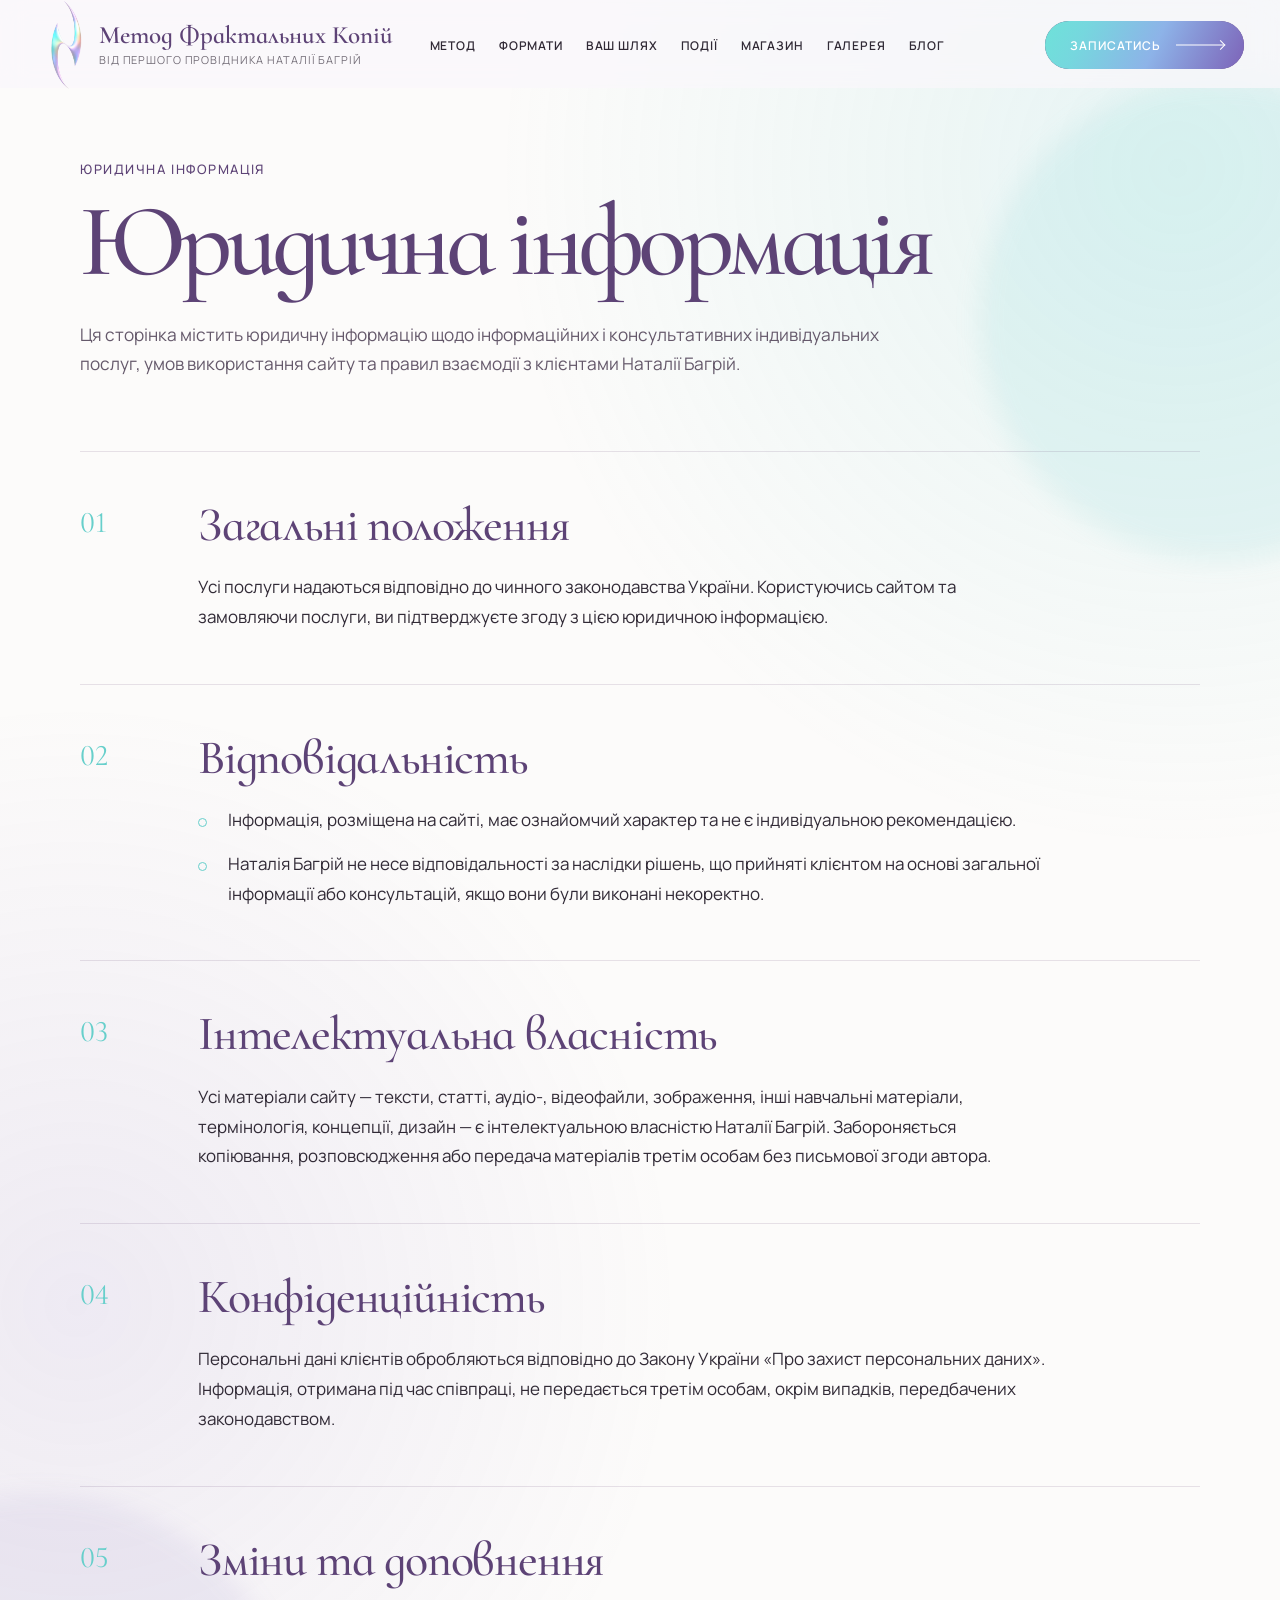
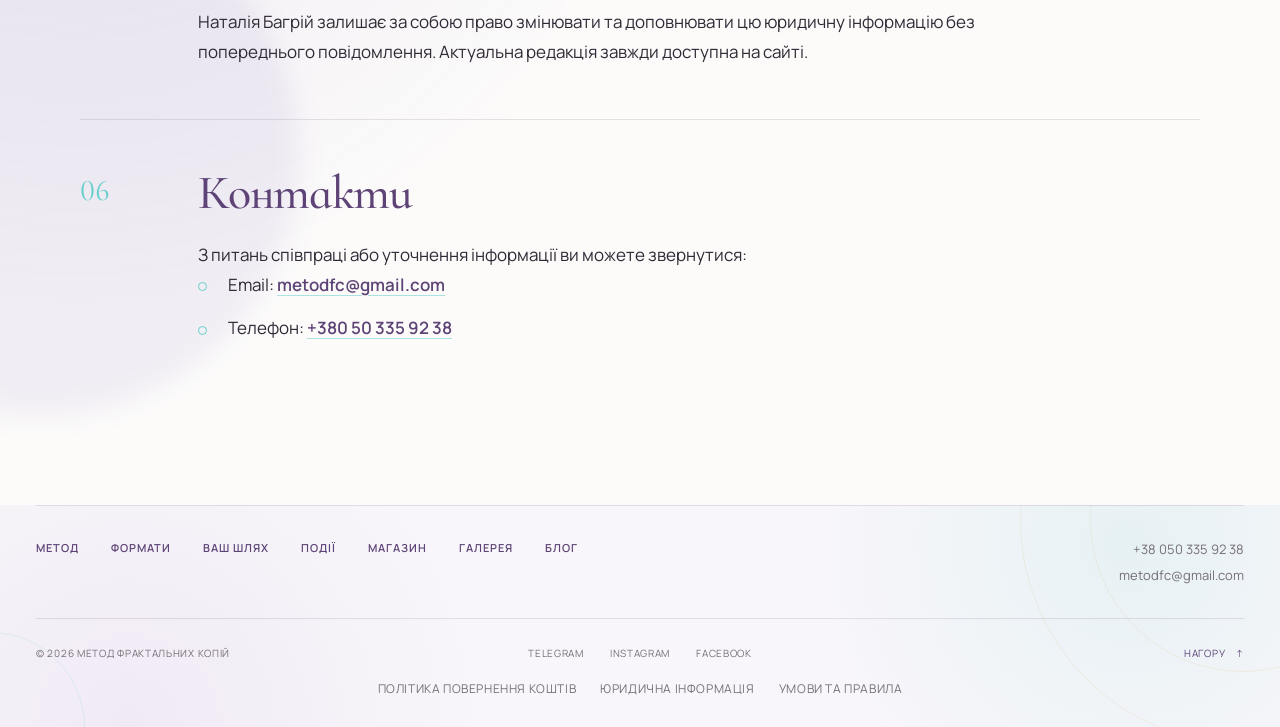
==== legal-information.html @ 0d05e61e "Add files via upload" ====
<!doctype html>
<html lang="uk">
  <head>
    <meta charset="UTF-8" />
    <meta name="viewport" content="width=device-width, initial-scale=1.0" />
    <meta
      name="description"
      content="Юридична інформація — Метод Фрактальних Копій."
    />
    <meta name="theme-color" content="#f8f4fb" />
    <title>Юридична інформація</title>

    <link rel="preconnect" href="https://fonts.googleapis.com" />
    <link rel="preconnect" href="https://fonts.gstatic.com" crossorigin />
    <link
      href="https://fonts.googleapis.com/css2?family=Cormorant+Infant:ital,wght@0,400;0,500;0,600;1,400;1,500&family=Manrope:wght@400;500;600&display=swap"
      rel="stylesheet"
    />
    <link rel="stylesheet" href="style.css" />
    <link rel="stylesheet" href="policy.css" />
  </head>

  <body>
    <header class="header" data-header>
      <div class="wrapper header__inner">
        <a class="logo" href="index.html" aria-label="На головну">
          <span class="logo__symbol" aria-hidden="true">
            <img src="img/logo.png" alt="" />
          </span>
          <span class="logo__copy">
            <strong>Метод Фрактальних Копій</strong>
            <small>від першого провідника Наталії Багрій</small>
          </span>
        </a>

        <nav class="nav nav--desktop" aria-label="Основна навігація">
          <a class="nav__link" href="index.html#method">Метод</a>
          <a class="nav__link" href="index.html#services">Формати</a>
          <a class="nav__link" href="index.html#journey">Ваш шлях</a>
          <a class="nav__link" href="index.html#events">Події</a>
          <a class="nav__link" href="index.html#shop">Магазин</a>
          <a class="nav__link" href="index.html#gallery">Галерея</a>
          <a class="nav__link" href="index.html#blog">Блог</a>
        </nav>
        <a
          class="button button--header"
          href="https://wa.me/380503359238"
          target="_blank"
          rel="noreferrer"
        >
          <span>Записатись</span>
          <span class="button__arrow" aria-hidden="true"></span>
        </a>

        <button
          class="menu-button"
          type="button"
          aria-label="Відкрити меню"
          aria-expanded="false"
          aria-controls="mobile-menu"
          data-menu-button
        >
          <span></span><span></span><span></span>
        </button>
      </div>

      <div class="mobile-menu" id="mobile-menu" data-mobile-menu>
        <div class="mobile-menu__panel">
          <div class="mobile-menu__head">
            <span class="eyebrow">Навігація</span>
            <button
              class="mobile-menu__close"
              type="button"
              aria-label="Закрити меню"
              data-menu-close
            >
              <span></span><span></span>
            </button>
          </div>

          <nav class="nav nav--mobile" aria-label="Мобільна навігація">
            <a class="nav__link" href="index.html#method">Метод</a>
            <a class="nav__link" href="index.html#services">Формати</a>
            <a class="nav__link" href="index.html#journey">Ваш шлях</a>
            <a class="nav__link" href="index.html#events">Події</a>
            <a class="nav__link" href="index.html#shop">Магазин</a>
            <a class="nav__link" href="index.html#gallery">Галерея</a>
            <a class="nav__link" href="index.html#blog">Блог</a>
          </nav>

          <div class="mobile-menu__footer">
            <div class="contact-list">
              <a href="tel:+380503359238">+38 050 335 92 38</a>
              <a href="mailto:metodfc@gmail.com">metodfc@gmail.com</a>
            </div>
          </div>
        </div>
      </div>
    </header>

    <main class="policy-page" id="top">
      <div
        class="policy-page__decor policy-page__decor--one"
        aria-hidden="true"
      ></div>
      <div
        class="policy-page__decor policy-page__decor--two"
        aria-hidden="true"
      ></div>

      <div class="wrapper policy-page__inner">
        <header class="policy-page__header">
          <p class="eyebrow">Юридична інформація</p>

          <h1>Юридична інформація</h1>

          <p class="policy-page__lead">
            Ця сторінка містить юридичну інформацію щодо інформаційних і
            консультативних індивідуальних послуг, умов використання сайту та
            правил взаємодії з клієнтами Наталії Багрій.
          </p>
        </header>

        <div class="policy-content">
          <section class="policy-section">
            <span class="policy-section__number">01</span>

            <div class="policy-section__body">
              <h2>Загальні положення</h2>

              <p>
                Усі послуги надаються відповідно до чинного законодавства
                України. Користуючись сайтом та замовляючи послуги, ви
                підтверджуєте згоду з цією юридичною інформацією.
              </p>
            </div>
          </section>
          <section class="policy-section">
            <span class="policy-section__number">02</span>

            <div class="policy-section__body">
              <h2>Відповідальність</h2>

              <ul>
                <li>
                  Інформація, розміщена на сайті, має ознайомчий характер та не
                  є індивідуальною рекомендацією.
                </li>

                <li>
                  Наталія Багрій не несе відповідальності за наслідки рішень, що
                  прийняті клієнтом на основі загальної інформації або
                  консультацій, якщо вони були виконані некоректно.
                </li>
              </ul>
            </div>
          </section>
          <section class="policy-section">
            <span class="policy-section__number">03</span>

            <div class="policy-section__body">
              <h2>Інтелектуальна власність</h2>

              <p>
                Усі матеріали сайту — тексти, статті, аудіо-, відеофайли,
                зображення, інші навчальні матеріали, термінологія, концепції,
                дизайн — є інтелектуальною власністю Наталії Багрій.
                Забороняється копіювання, розповсюдження або передача матеріалів
                третім особам без письмової згоди автора.
              </p>
            </div>
          </section>
          <section class="policy-section">
            <span class="policy-section__number">04</span>

            <div class="policy-section__body">
              <h2>Конфіденційність</h2>

              <p>
                Персональні дані клієнтів обробляються відповідно до Закону
                України «Про захист персональних даних». Інформація, отримана
                під час співпраці, не передається третім особам, окрім випадків,
                передбачених законодавством.
              </p>
            </div>
          </section>
          <section class="policy-section">
            <span class="policy-section__number">05</span>

            <div class="policy-section__body">
              <h2>Зміни та доповнення</h2>

              <p>
                Наталія Багрій залишає за собою право змінювати та доповнювати
                цю юридичну інформацію без попереднього повідомлення. Актуальна
                редакція завжди доступна на сайті.
              </p>
            </div>
          </section>
          <section class="policy-section">
            <span class="policy-section__number">06</span>

            <div class="policy-section__body">
              <h2>Контакти</h2>

              <p>
                З питань співпраці або уточнення інформації ви можете
                звернутися:
              </p>

              <ul>
                <li>
                  Email:
                  <a href="mailto:metodfc@gmail.com">metodfc@gmail.com</a>
                </li>

                <li>
                  Телефон:
                  <a href="tel:+380503359238">+380 50 335 92 38</a>
                </li>
              </ul>
            </div>
          </section>
        </div>
      </div>
    </main>

    <footer class="site-footer">
      <div class="site-footer__art" aria-hidden="true">
        <span class="site-footer__circle site-footer__circle--one"></span>
        <span class="site-footer__circle site-footer__circle--two"></span>
        <span class="site-footer__circle site-footer__circle--three"></span>
      </div>

      <div class="wrapper site-footer__inner">
        <div class="site-footer__navigation">
          <nav class="site-footer__menu" aria-label="Навігація у футері">
            <a class="nav__link" href="index.html#method">Метод</a>
            <a class="nav__link" href="index.html#services">Формати</a>
            <a class="nav__link" href="index.html#journey">Ваш шлях</a>
            <a class="nav__link" href="index.html#events">Події</a>
            <a class="nav__link" href="index.html#shop">Магазин</a>
            <a class="nav__link" href="index.html#gallery">Галерея</a>
            <a class="nav__link" href="index.html#blog">Блог</a>
          </nav>

          <div class="site-footer__contacts">
            <a href="tel:+380503359238"> +38 050 335 92 38 </a>

            <a href="mailto:metodfc@gmail.com"> metodfc@gmail.com </a>
          </div>
        </div>

        <div class="site-footer__bottom">
          <p>
            © <span data-current-year>2026</span>
            Метод Фрактальних Копій
          </p>

          <div class="site-footer__socials">
            <a
              href="https://t.me/+fpnFtDIml91mMWFi"
              target="_blank"
              rel="noreferrer"
            >
              Telegram
            </a>

            <a
              href="https://www.instagram.com/dr_bagriy?igsh=MXU5anEzNjdydXV0bA=="
              target="_blank"
              rel="noreferrer"
            >
              Instagram
            </a>

            <a
              href="https://www.facebook.com/share/1HQ1eymdCA/"
              target="_blank"
              rel="noreferrer"
            >
              Facebook
            </a>
          </div>

          <a class="site-footer__top-link" href="#hero">
            <span>Нагору</span>
            <span aria-hidden="true">↑</span>
          </a>
        </div>

        <div class="site-footer__legal">
          <a href="refund-policy.html">Політика повернення коштів</a>

          <a href="legal-information.html">Юридична інформація</a>

          <a href="terms.html">Умови та правила</a>
        </div>
      </div>
    </footer>
    <script src="app.js"></script>
  </body>
</html>
---- style.css ----
@import url("https://fonts.googleapis.com/css2?family=Cormorant+Infant:ital,wght@0,400;0,500;0,600;0,700;1,400;1,500;1,600&family=Manrope:wght@400;500;600&display=swap");
:root {
  --color-bg: #fcfbfa;
  --color-bg-soft: #f5f8f8;

  --color-primary: #5d4376; /* фіолетовий */
  --color-accent: #67cfcb; /* бірюза */

  --color-gold: #d8b36a;
  --color-pearl: #eef7f7;

  --color-text: #312a36;
  --color-muted: #756f79;
  --color-line: rgba(90, 61, 108, 0.14);
  --font-display: "Cormorant Infant", Georgia, serif;
  --font-body: "Manrope", Arial, sans-serif;
  --header-height: 88px;
  --wrapper: 1500px;
  --radius-pill: 999px;
  --transition: 420ms cubic-bezier(0.22, 1, 0.36, 1);
}

*,
*::before,
*::after {
  box-sizing: border-box;
}
html {
  scroll-behavior: smooth;
  overflow-x: hidden;
}
body {
  margin: 0;
  min-width: 320px;
  overflow-x: hidden;
  color: var(--color-text);
  background: var(--color-bg);
  font-family: var(--font-body);
  -webkit-font-smoothing: antialiased;
  text-rendering: optimizeLegibility;
  font-size: 20px;
}
body.menu-open {
  overflow: hidden;
}
img,
svg {
  display: block;
  max-width: 100%;
}
a {
  color: inherit;
  text-decoration: none;
}
button,
a {
  font: inherit;
}
button {
  padding: 0;
  border: 0;
}

.wrapper {
  width: min(calc(100% - 72px), var(--wrapper));
  margin-inline: auto;
}
.eyebrow {
  margin: 0;
  color: var(--color-primary);
  font-size: 13px;
  font-weight: 500;
  letter-spacing: 0.12em;
  text-transform: uppercase;
}

.header {
  position: fixed;
  inset: 0 0 auto;
  z-index: 50;
  height: var(--header-height);
  background: rgba(250, 247, 251, 0.72);
  border-bottom: 1px solid transparent;
  backdrop-filter: blur(14px);
  -webkit-backdrop-filter: blur(14px);
  transition:
    background-color var(--transition),
    border-color var(--transition),
    box-shadow var(--transition);
}
.header.is-scrolled {
  background: rgba(250, 247, 251, 0.9);
  border-bottom-color: var(--color-line);
  box-shadow: 0 12px 40px rgba(77, 49, 91, 0.06);
}
.header__inner {
  height: 100%;
  display: grid;
  grid-template-columns: minmax(250px, 450px) auto minmax(190px, 270px);
  align-items: center;
  gap: 30px;
}

.logo {
  display: inline-flex;
  align-items: center;
  gap: 3px;
  justify-self: start;
  min-width: 0;
}
.logo__symbol {
  width: 60px;
}
.logo__symbol img {
  width: 100%;
  height: 100%;
  object-fit: cover;
}
.logo__copy {
  display: flex;
  flex-direction: column;
  gap: 4px;
  min-width: 0;
}
.logo__copy strong {
  color: var(--color-primary);
  font-family: var(--font-display);
  font-size: 25px;
  font-weight: 600;
  line-height: 1;
}
.logo__copy small {
  color: var(--color-muted);
  font-size: 11px;
  letter-spacing: 0.08em;
  text-transform: uppercase;
}

.nav--desktop {
  display: flex;
  align-items: center;
  gap: clamp(18px, 1.8vw, 34px);
}
.nav--desktop .nav__link {
  position: relative;
  font-size: 12px;
  font-weight: 600;
  letter-spacing: 0.07em;
  text-transform: uppercase;
}
.nav--desktop .nav__link::after {
  content: "";
  position: absolute;
  left: 0;
  bottom: -8px;
  width: 100%;
  height: 1px;
  background: var(--color-accent);
  transform: scaleX(0);
  transform-origin: right;
  transition: transform var(--transition);
}
.nav--desktop .nav__link:hover::after,
.nav--desktop .nav__link:focus-visible::after {
  transform: scaleX(1);
  transform-origin: left;
}

.button {
  position: relative;
  display: inline-flex;
  align-items: center;
  justify-content: space-between;
  gap: 15px;
  min-height: 54px;
  padding: 13px 20px 13px 25px;
  overflow: hidden;
  border-radius: var(--radius-pill);
  color: #fff;
  background: var(--color-primary);
  font-size: 12px;
  font-weight: 600;
  letter-spacing: 0.08em;
  text-transform: uppercase;
  isolation: isolate;
  transition:
    color var(--transition),
    box-shadow var(--transition);
}
.button::before {
  content: "";
  position: absolute;
  inset: 0;
  z-index: -1;
  background: linear-gradient(
    115deg,
    #6ee2d9 0%,
    #76d7de 20%,
    #8db3e8 55%,
    #7d63b8 100%
  );
  transition: transform 520ms cubic-bezier(0.22, 1, 0.36, 1);
}

.button:hover,
.button:focus-visible {
  box-shadow: 0 16px 34px rgba(80, 50, 96, 0.2);
}
.button:hover::before,
.button:focus-visible::before {
  transform: translateX(0);
}
.button__arrow {
  position: relative;
  width: 48px;
  height: 10px;
  flex: 0 0 48px;
  transition: transform var(--transition);
}
.button__arrow::before {
  content: "";
  position: absolute;
  left: 0;
  top: 50%;
  width: 100%;
  height: 1px;
  background: currentColor;
  transform: translateY(-50%);
}
.button__arrow::after {
  content: "";
  position: absolute;
  right: 0;
  top: 50%;
  width: 7px;
  height: 7px;
  border-top: 1px solid currentColor;
  border-right: 1px solid currentColor;
  transform: translateY(-50%) rotate(45deg);
  transform-origin: center;
}
.button:hover .button__arrow,
.button:focus-visible .button__arrow {
  transform: translateX(7px);
}
.button--header {
  justify-self: end;
  min-height: 48px;
  padding-block: 10px;
}
.button--text {
  color: var(--color-primary);
  background: transparent;
  padding-inline: 0;
  padding-right: 20px;
  border-radius: 0;
  box-shadow: none;
}
.button--text::before {
  display: none;
}
.button--text:hover,
.button--text:focus-visible {
  color: var(--color-accent);
  box-shadow: none;
}

.menu-button {
  display: none;
  position: relative;
  width: 34px;
  height: 24px;
  justify-self: end;
  background: transparent;
  cursor: pointer;
}
.menu-button span {
  position: absolute;
  right: 0;
  height: 1.5px;
  background: var(--color-primary);
  transition: var(--transition);
}
.menu-button span:nth-child(1) {
  top: 3px;
  width: 25px;
}
.menu-button span:nth-child(2) {
  top: 11px;
  width: 18px;
}
.menu-button span:nth-child(3) {
  top: 19px;
  width: 30px;
}

.hero {
  position: relative;
  min-height: 100svh;
  overflow: hidden;
  background: var(--color-bg);
}
.hero__media {
  position: absolute;
  inset: 0 0 0 auto;
  z-index: 1;
  width: 52%;
  height: 100%;
  overflow: hidden;
}
.hero__media::before {
  content: "";
  position: absolute;
  inset: 0 auto 0 0;
  z-index: 2;
  width: 34%;
  pointer-events: none;
  background: linear-gradient(
    90deg,
    var(--color-bg) 0%,
    rgba(250, 247, 251, 0.96) 16%,
    rgba(250, 247, 251, 0.76) 38%,
    rgba(250, 247, 251, 0.36) 66%,
    rgba(250, 247, 251, 0) 100%
  );
}
.hero__media::after {
  content: "";
  position: absolute;
  inset: 0;
  z-index: 2;
  pointer-events: none;
  background: linear-gradient(
    180deg,
    rgba(42, 25, 49, 0.05),
    transparent 28%,
    transparent 72%,
    rgba(250, 247, 251, 0.08)
  );
}
.hero__image {
  width: 100%;
  height: 100%;
  object-fit: cover;
  object-position: 52% 20%;
  transform: scale(1.015);
}
.hero__decor {
  position: absolute;
  z-index: 0;
  pointer-events: none;
  border-radius: 50%;
  filter: blur(10px);
}
.hero__decor--one {
  width: 560px;
  height: 560px;
  left: -230px;
  bottom: -260px;
  background: radial-gradient(
    circle,
    rgba(181, 235, 229, 0.34),
    rgba(183, 145, 211, 0.14) 58%,
    transparent 74%
  );
}
.hero__decor--two {
  width: 430px;
  height: 430px;
  left: 28%;
  top: -200px;
  background: radial-gradient(
    circle,
    rgba(255, 226, 214, 0.36),
    rgba(191, 160, 218, 0.14) 58%,
    transparent 74%
  );
}
.hero__grain {
  position: absolute;
  inset: 0;
  z-index: 3;
  pointer-events: none;
  opacity: 0.08;
  mix-blend-mode: multiply;
  background-image: url("data:image/svg+xml,%3Csvg viewBox='0 0 180 180' xmlns='http://www.w3.org/2000/svg'%3E%3Cfilter id='n'%3E%3CfeTurbulence type='fractalNoise' baseFrequency='.78' numOctaves='3' stitchTiles='stitch'/%3E%3C/filter%3E%3Crect width='100%25' height='100%25' filter='url(%23n)' opacity='.11'/%3E%3C/svg%3E");
}
.hero__inner {
  position: relative;
  z-index: 4;
  min-height: 100svh;
  display: grid;
  grid-template-columns: minmax(0, 52%) 1fr;
  align-items: center;
  padding-top: calc(var(--header-height) + 34px);
  padding-bottom: 38px;
}
.hero__content {
  width: min(100%, 680px);
  padding: 30px 0;
}
.hero__eyebrow {
  margin-bottom: 20px;
}
.hero__title {
  margin: 0;
  color: var(--color-primary);
  font-family: var(--font-display);
  font-size: clamp(60px, 8vw, 110px);
  font-weight: 500;
  line-height: 0.79;
  letter-spacing: -0.055em;
}

.hero__title em {
  color: var(--color-accent);
  font-weight: 400;
  line-height: 0.96;
}

.title {
  margin: 0;
  color: var(--color-primary);
  font-family: var(--font-display);
  font-size: clamp(50px, 6vw, 90px);
  font-weight: 500;
  line-height: 0.79;
  letter-spacing: -0.055em;

  max-width: 700px;
}

.title em {
  color: var(--color-accent);
  font-weight: 400;
  line-height: 0.96;
}
.hero__text {
  max-width: 560px;
  margin: 30px 0 0;
  color: #65596b;
  font-size: clamp(18px, 1.2vw, 20px);
  line-height: 1.5;
}
.hero__actions {
  margin-top: 34px;
  display: flex;
  align-items: center;
  gap: 34px;
  flex-wrap: wrap;
}
.hero__meta {
  margin-top: clamp(54px, 8vh, 92px);
  display: flex;
  align-items: center;
  justify-content: space-between;
  gap: 28px;
  max-width: 620px;
}
.hero__contacts {
  display: flex;
  align-items: center;
  gap: 16px;
  color: var(--color-muted);
  font-size: 11px;
  letter-spacing: 0.05em;
}
.hero__contacts a {
  transition: color var(--transition);
}
.hero__contacts a:hover {
  color: var(--color-accent);
}
.separator {
  width: 34px;
  height: 1px;
  background: var(--color-line);
}
.socials {
  display: flex;
  align-items: center;
  gap: 10px;
}
.social-link {
  width: 40px;
  height: 40px;
  display: grid;
  place-items: center;
  border-radius: 50%;
  color: var(--color-primary);
  background: rgba(255, 255, 255, 0.5);
  border: 1px solid var(--color-line);
  transition:
    transform var(--transition),
    color var(--transition),
    background-color var(--transition),
    border-color var(--transition),
    box-shadow var(--transition);
}
.social-link svg {
  width: 17px;
  height: 17px;
  fill: none;
  stroke: currentColor;
  stroke-width: 1.7;
  stroke-linecap: round;
  stroke-linejoin: round;
}
.social-link svg path {
  fill: currentColor;
  stroke: none;
}
.social-link .svg-fill {
  fill: currentColor;
  stroke: none;
}
.social-link:hover,
.social-link:focus-visible {
  transform: translateY(-4px);
  color: #fff;
  border-color: var(--color-primary);
  background: var(--color-primary);
  box-shadow: 0 13px 28px rgba(75, 49, 90, 0.18);
}

.mobile-menu {
  position: fixed;
  inset: 0;
  z-index: 100;
  visibility: hidden;
  pointer-events: none;
  opacity: 0;
  background: rgba(36, 25, 42, 0.28);
  transition:
    opacity var(--transition),
    visibility 0s linear 440ms;
}
.mobile-menu.is-open {
  visibility: visible;
  pointer-events: auto;
  opacity: 1;
  transition-delay: 0s;
}
.mobile-menu__panel {
  position: absolute;
  inset: 0 0 0 auto;
  width: min(100%, 470px);
  min-height: 100dvh;
  padding: 30px 34px 34px;
  display: flex;
  flex-direction: column;
  overflow-y: auto;
  background:
    radial-gradient(
      circle at 85% 6%,
      rgba(218, 197, 232, 0.7),
      transparent 31%
    ),
    var(--color-bg);
  transform: translateX(100%);
  transition: transform 480ms cubic-bezier(0.76, 0, 0.24, 1);
}
.mobile-menu.is-open .mobile-menu__panel {
  transform: translateX(0);
}
.mobile-menu__head {
  display: flex;
  align-items: center;
  justify-content: space-between;
}
.mobile-menu__close {
  position: relative;
  width: 42px;
  height: 42px;
  background: transparent;
  cursor: pointer;
}
.mobile-menu__close span {
  position: absolute;
  top: 20px;
  left: 7px;
  width: 28px;
  height: 1.5px;
  background: var(--color-primary);
}
.mobile-menu__close span:first-child {
  transform: rotate(45deg);
}
.mobile-menu__close span:last-child {
  transform: rotate(-45deg);
}
.nav--mobile {
  margin: 64px auto 0;
  width: 100%;
  display: flex;
  flex-direction: column;
  align-items: center;
  text-align: center;
}
.nav--mobile .nav__link {
  padding: 10px 0;
  color: var(--color-primary);
  font-family: var(--font-display);
  font-size: 36px;
  line-height: 1;
  transition:
    color var(--transition),
    transform var(--transition);
}
.nav--mobile .nav__link:hover,
.nav--mobile .nav__link:focus-visible {
  color: var(--color-accent);
  transform: translateX(4px);
}
.mobile-menu__footer {
  margin-top: auto;
  padding-top: 42px;
  text-align: center;
}
.contact-list {
  display: flex;
  flex-direction: column;
  align-items: center;
  gap: 9px;
  color: var(--color-muted);
  font-size: 13px;
}
.mobile-menu__footer .socials {
  justify-content: center;
  margin-top: 26px;
}

/* Tablet */
@media (max-width: 1260px) {
  .wrapper {
    width: min(calc(100% - 44px), var(--wrapper));
  }
  .nav--desktop,
  .button--header {
    display: none;
  }
  .header__inner {
    grid-template-columns: 1fr auto;
  }
  .menu-button {
    display: block;
  }
  .hero__media {
    width: 50%;
  }
  .hero__media::before {
    width: 38%;
  }
  .hero__inner {
    grid-template-columns: minmax(0, 52%) 1fr;
  }
  .hero__title {
    font-size: clamp(64px, 7vw, 94px);
  }
  .title {
    font-size: clamp(50px, 6vw, 80px);
  }
  .hero__content {
    max-width: 610px;
  }
}

/* Mobile */
@media (max-width: 760px) {
  :root {
    --header-height: 72px;
  }
  .wrapper {
    width: min(calc(100% - 30px), var(--wrapper));
  }
  .header {
    backdrop-filter: none;
    -webkit-backdrop-filter: none;
  }
  .header.is-scrolled {
    background: rgba(250, 247, 251, 0.88);
    backdrop-filter: blur(14px);
    -webkit-backdrop-filter: blur(14px);
  }
  .logo__symbol {
    width: 35px;
  }
  .logo__copy strong {
    font-size: 19px;
  }
  .logo__copy small {
    font-size: 11px;
    line-height: 1.25;
  }

  .hero {
    min-height: 100svh;
    padding-bottom: 28px;
  }
  .hero__media {
    position: relative;
    inset: auto;
    width: 100%;
    height: 60svh;
    min-height: 440px;
  }
  .hero__media::before {
    inset: auto 0 -1px;
    width: auto;
    height: 42%;
    background: linear-gradient(
      180deg,
      rgba(250, 247, 251, 0) 0%,
      rgba(250, 247, 251, 0.04) 12%,
      rgba(250, 247, 251, 0.14) 28%,
      rgba(250, 247, 251, 0.64) 46%,
      rgba(250, 247, 251, 0.86) 68%,
      rgba(250, 247, 251, 0.9) 84%,
      var(--color-bg) 100%
    );
  }
  .hero__media::after {
    background: linear-gradient(
      180deg,
      rgba(30, 20, 36, 0.03),
      transparent 72%
    );
  }
  .hero__image {
    height: 100%;
    object-position: 50% 23%;
    transform: scale(1.01);
  }
  .hero__decor--one {
    width: 360px;
    height: 360px;
    left: -180px;
    bottom: 5%;
  }
  .hero__decor--two {
    width: 300px;
    height: 300px;
    left: auto;
    right: -170px;
    top: 38%;
  }
  .hero__inner {
    min-height: auto;
    display: block;
    margin-top: -128px;
    padding-top: 0;
    padding-bottom: 0;
  }
  .hero__content {
    width: 100%;
    padding: 0 4px;
  }
  .hero__eyebrow {
    margin-bottom: 15px;
    font-weight: 600;
    font-size: 11px;
  }
  .hero__title {
    font-size: clamp(50px, 16vw, 68px);
    line-height: 0.82;
  }

  .title {
    font-size: clamp(50px, 15vw, 60px);
    line-height: 0.82;
  }
  .hero__text {
    max-width: 430px;
    margin-top: 20px;
    font-size: 16px;
    line-height: 1.5;
  }
  .hero__actions {
    margin-top: 20px;
    gap: 18px;
  }
  .button--primary {
    width: 100%;
    min-width: 0;
    justify-content: center;
  }
  .button--text {
    width: 100%;
    justify-content: space-between;
    padding-left: 20px;
    padding-right: 20px;
  }
  .hero__meta {
    margin-top: 34px;
    align-items: flex-start;
    flex-direction: column;
    gap: 22px;
  }
  .hero__contacts {
    gap: 11px;
    flex-wrap: wrap;
    font-size: 10px;
  }
  .separator {
    width: 24px;
  }
  .social-link {
    width: 42px;
    height: 42px;
  }
  .mobile-menu__panel {
    width: 100%;
    padding: 24px 24px 30px;
  }
  .mobile-menu__head {
    justify-content: flex-end;
  }
  .mobile-menu__head .eyebrow {
    display: none;
  }
  .nav--mobile {
    margin-top: 40px;
  }
  .nav--mobile .nav__link {
    font-size: 32px;
    padding: 8px 0;
  }
  .header__inner {
    gap: 10px;
  }
}

@media (max-width: 390px) {
  .wrapper {
    width: min(calc(100% - 24px), var(--wrapper));
  }

  .hero__media {
    height: 57svh;
    min-height: 520px;
  }
  .hero__inner {
    margin-top: -112px;
  }
  .hero__title {
    font-size: 49px;
  }
  .title {
    font-size: 40px;
  }
  .hero__contacts .separator {
    display: none;
  }
  .hero__contacts {
    flex-direction: column;
    align-items: flex-start;
  }
}

@media (prefers-reduced-motion: reduce) {
  html {
    scroll-behavior: auto;
  }
  *,
  *::before,
  *::after {
    animation-duration: 0.01ms !important;
    transition-duration: 0.01ms !important;
  }
}
/* =========================================
   METHOD
========================================= */

.method {
  --method-gold: #d7a54a;
  --method-purple: #412a54;
  --method-lilac: #a57bc3;

  position: relative;
  min-height: 100svh;
  overflow: hidden;
  padding: 120px 0;
  background:
    radial-gradient(
      circle at 96% 16%,
      rgba(201, 176, 223, 0.36),
      transparent 22%
    ),
    radial-gradient(
      circle at 0% 91%,
      rgba(183, 148, 212, 0.39),
      transparent 20%
    ),
    #fdfaf8;
}

.method__inner {
  position: relative;
  z-index: 2;
}

/* Decor */

.method__decor {
  position: absolute;
  inset: 0;
  pointer-events: none;
}

.method__circle {
  position: absolute;
  border: 1px solid rgba(215, 165, 74, 0.5);
  border-radius: 50%;
}

.method__circle--right-1 {
  top: -310px;
  right: -285px;
  width: 710px;
  height: 710px;
}

.method__circle--right-2 {
  top: -245px;
  right: -220px;
  width: 575px;
  height: 575px;
}

.method__circle--right-3 {
  top: -180px;
  right: -155px;
  width: 440px;
  height: 440px;
  border-style: dashed;
  opacity: 0.55;
}

.method__circle--left-1 {
  bottom: -330px;
  left: -315px;
  width: 575px;
  height: 575px;
}

.method__circle--left-2 {
  bottom: -270px;
  left: -250px;
  width: 445px;
  height: 445px;
}

.method__glow {
  position: absolute;
  border-radius: 50%;
  filter: blur(35px);
}

.method__glow--right {
  top: 105px;
  right: -15px;
  width: 290px;
  height: 290px;
  background: rgba(206, 181, 226, 0.35);
}

.method__glow--left {
  bottom: -20px;
  left: -55px;
  width: 290px;
  height: 290px;
  background: rgba(189, 153, 218, 0.32);
}

.method__spark,
.method__mini-spark {
  display: block;
  position: absolute;
  width: 14px;
  height: 14px;
}

.method__spark::before,
.method__spark::after,
.method__mini-spark::before,
.method__mini-spark::after {
  content: "";
  position: absolute;
  background: var(--method-gold);
  box-shadow: 0 0 13px rgba(215, 165, 74, 0.65);
}

.method__spark::before,
.method__mini-spark::before {
  top: 0;
  left: 50%;
  width: 1px;
  height: 100%;
}

.method__spark::after,
.method__mini-spark::after {
  top: 50%;
  left: 0;
  width: 100%;
  height: 1px;
}

/* Top */

.method__top {
  display: flex;
  flex-direction: column;
  align-items: center;
  justify-content: center;
  align-items: center;
  gap: 30px;
  max-width: 900px;
  margin: auto;
  text-align: center;
}

.method__eyebrow {
  flex: 0 0 auto;
  color: var(--method-gold);
  font-size: 14px;
}

.method__eyebrow-line {
  position: relative;
  width: min(275px, 26vw);
  height: 1px;
  background: linear-gradient(
    90deg,
    rgba(215, 165, 74, 0.66),
    rgba(215, 165, 74, 0.05)
  );
}

.method__eyebrow-line .method__mini-spark {
  top: -7px;
  right: 0;
}

.method__title {
  margin: 0;
  color: var(--method-purple);
  font-family: var(--font-display);
  font-size: clamp(70px, 6.55vw, 104px);
  font-weight: 500;
  line-height: 0.82;
  letter-spacing: -0.05em;
}

.method__title span,
.method__title em {
  display: block;
}

.method__title em {
  margin-top: 5px;
  color: var(--method-lilac);
  font-weight: 400;
}

.method__title span:last-child {
  white-space: nowrap;
}

.method__intro {
  display: grid;
  align-items: center;
  gap: 30px;
  padding-top: 45px;
}

.method__intro-content {
  max-width: 600px;
}

.method__intro-content p {
  margin: 0;
  color: #453a4e;
  font-size: clamp(20px, 1.2vw, 23px);
  line-height: 1.5;
}

.method__intro-content strong {
  display: block;
  margin-top: 28px;
  color: var(--method-gold);
  font-size: clamp(18px, 1.2vw, 20px);
  line-height: 1.5;
  font-weight: 500;
}

/* Features */

.method__features {
  margin-top: clamp(58px, 5.5vw, 85px);
  display: grid;
  grid-template-columns: repeat(4, 1fr);
}

.method-feature {
  position: relative;
  min-width: 0;
  padding: 0 25px;
  text-align: center;
}

.method-feature + .method-feature {
  border-left: 1px solid rgba(215, 165, 74, 0.24);
}

.method-feature + .method-feature::before {
  content: "";
  position: absolute;
  top: 48%;
  left: -5px;
  width: 9px;
  height: 9px;
  transform: rotate(45deg);
  border: 1px solid rgba(215, 165, 74, 0.75);
  background: #fdfaf8;
  box-shadow: 0 0 10px rgba(215, 165, 74, 0.35);
}

.method-feature__icon-wrap {
  position: relative;
  width: 122px;
  height: 122px;
  margin: 0 auto 27px;
  display: grid;
  place-items: center;
}

.method-feature__icon-glow {
  position: absolute;
  inset: -12px;
  border-radius: 50%;

  background:
    radial-gradient(
      circle at 35% 35%,
      rgba(133, 240, 229, 0.55),
      transparent 58%
    ),
    radial-gradient(
      circle at 70% 65%,
      rgba(170, 125, 240, 0.48),
      transparent 62%
    ),
    radial-gradient(
      circle,
      rgba(255, 255, 255, 0.68) 0%,
      rgba(218, 255, 252, 0.35) 18%,
      rgba(182, 158, 241, 0.28) 55%,
      transparent 100%
    );

  filter: blur(36px);
  opacity: 0.95;
  transform: scale(1.18);
}

.method-feature__icon {
  position: relative;
  z-index: 1;
  width: 100px;
  height: 100px;
  overflow: visible;
  fill: none;
  stroke: var(--method-gold);
  stroke-width: 1;
  stroke-linecap: round;
  stroke-linejoin: round;
  filter: drop-shadow(0 0 4px rgba(215, 165, 74, 0.18));
  transition:
    transform var(--transition),
    filter var(--transition);
}

.method-feature:hover .method-feature__icon {
  transform: translateY(-4px);
  filter: drop-shadow(0 8px 12px rgba(215, 165, 74, 0.3));
}

.method-feature h3 {
  margin: 0;
  color: #352743;
  font-size: clamp(25px, 3vw, 27px);
  font-weight: 600;
  line-height: 1.25;
  font-family: var(--font-display);
}

.method-feature p {
  margin: 11px 0 0;
  color: #665d6c;
  font-size: 16px;
  line-height: 1.5;
}

/* Actions */

.method__actions {
  margin-top: clamp(58px, 5.5vw, 82px);
  display: flex;
  align-items: center;
  justify-content: center;
  gap: clamp(38px, 5vw, 72px);
}

.method__button {
  min-width: 400px;
  min-height: 66px;
  padding: 15px 28px 15px 32px;
  box-shadow: 0 18px 35px rgba(80, 49, 99, 0.18);
}

.method__video {
  display: inline-flex;
  align-items: center;
  gap: 28px;
  color: #392c47;
  font-size: 13px;
  font-weight: 600;
  letter-spacing: 0.06em;
  text-transform: uppercase;
  transition: color var(--transition);
}

.method__play {
  width: 52px;
  height: 52px;
  display: grid;
  place-items: center;
  border: 1px solid var(--method-gold);
  border-radius: 50%;
  color: var(--method-gold);
  transition:
    color var(--transition),
    background-color var(--transition),
    transform var(--transition);
}

.method__play svg {
  width: 21px;
  height: 21px;
  fill: none;
  stroke: currentColor;
  stroke-width: 1.3;
  stroke-linejoin: round;
}

.method__video:hover {
  color: var(--method-gold);
}

.method__video:hover .method__play {
  color: #fff;
  background: var(--method-gold);
  transform: translateX(5px);
}

/* Tablet */

@media (max-width: 1100px) {
  .method__top {
    grid-template-columns: minmax(0, 1fr) minmax(300px, 0.7fr);
    gap: 50px;
  }

  .method__title {
    font-size: clamp(62px, 7.5vw, 88px);
  }

  .method__intro {
    gap: 30px;
  }

  .method__features {
    grid-template-columns: repeat(2, 1fr);
    row-gap: 58px;
  }

  .method-feature:nth-child(3) {
    border-left: 0;
  }

  .method-feature:nth-child(3)::before {
    display: none;
  }
}

/* Mobile */

@media (max-width: 760px) {
  .method {
    min-height: auto;
    padding: 60px 0 60px;
  }

  .method__circle--right-1 {
    top: -190px;
    right: -265px;
    width: 470px;
    height: 470px;
  }

  .method__circle--right-2 {
    top: -145px;
    right: -220px;
    width: 370px;
    height: 370px;
  }

  .method__circle--right-3 {
    display: none;
  }

  .method__circle--left-1 {
    bottom: -270px;
    left: -280px;
    width: 440px;
    height: 440px;
  }

  .method__circle--left-2 {
    bottom: -225px;
    left: -235px;
    width: 350px;
    height: 350px;
  }

  .method__top {
    display: block;
  }

  .method__eyebrow-row {
    gap: 15px;
    margin-bottom: 22px;
  }

  .method__eyebrow {
    font-size: 12px;
  }

  .method__eyebrow-line {
    width: 145px;
  }

  .method__title {
    font-size: clamp(50px, 15vw, 68px);
    line-height: 0.83;
  }

  .method__title span:last-child {
    white-space: normal;
  }

  .method__intro {
    margin-top: 30px;
    gap: 20px;
    padding-top: 0;
  }

  .method__intro-content p,
  .method__intro-content strong {
    font-size: 16px;
  }

  .method__intro-content strong {
    margin-top: 20px;
  }

  .method__features {
    margin-top: 52px;
    grid-template-columns: 1fr;
    row-gap: 0;
  }

  .method-feature {
    padding: 34px 10px;
  }

  .method-feature + .method-feature {
    border-top: 1px solid rgba(215, 165, 74, 0.22);
    border-left: 0;
  }

  .method-feature + .method-feature::before {
    top: -5px;
    left: calc(50% - 5px);
  }

  .method-feature__icon-wrap {
    margin-bottom: 20px;
  }

  .method-feature h3 {
    font-size: 30px;
  }

  .method-feature p {
    font-size: 16px;
  }

  .method__actions {
    margin-top: 42px;
    align-items: stretch;
    flex-direction: column;
    gap: 27px;
  }

  .method__button {
    width: 100%;
    min-width: 0;
    min-height: 60px;
  }

  .method__video {
    justify-content: center;
  }
}

@media (max-width: 390px) {
  .method__title {
    font-size: 49px;
  }

  .method__button {
    padding-inline: 21px;
    font-size: 10px;
  }

  .method__video {
    gap: 18px;
    font-size: 11px;
  }

  .method__play {
    width: 46px;
    height: 46px;
  }
}
/* ======================================
   TICKER
====================================== */

.ticker {
  overflow: hidden;
  padding: 14px 0;
  background: linear-gradient(90deg, #4f315f 0%, #6f4b86 48%, #4f315f 100%);
  border-top: 1px solid rgba(215, 171, 85, 0.7);
  border-bottom: 1px solid rgba(215, 171, 85, 0.7);
}

.ticker__track {
  width: max-content;
  display: flex;
  align-items: center;
  gap: 28px;
  padding-left: 28px;
  animation: ticker 40s linear infinite;
}

.ticker span {
  color: #ffffff;
  font-family: var(--font-body);
  font-size: 15px;
  font-weight: 500;
  line-height: 1;
  letter-spacing: 0.08em;
  text-transform: uppercase;
  white-space: nowrap;
}

.ticker i {
  width: 6px;
  height: 6px;
  flex: 0 0 6px;
  background: #d8ab55;
  transform: rotate(45deg);
  box-shadow: 0 0 10px rgba(216, 171, 85, 0.6);
}

@keyframes ticker {
  from {
    transform: translateX(0);
  }

  to {
    transform: translateX(-50%);
  }
}

.ticker:hover .ticker__track {
  animation-play-state: paused;
}

@media (max-width: 760px) {
  .ticker {
    padding: 11px 0;
  }

  .ticker__track {
    gap: 20px;
    padding-left: 20px;
    animation-duration: 34s;
  }

  .ticker span {
    font-size: 12px;
    letter-spacing: 0.07em;
  }

  .ticker i {
    width: 5px;
    height: 5px;
    flex-basis: 5px;
  }
}

.quote-section {
  position: relative;

  min-height: 100vh;

  display: flex;

  align-items: center;

  justify-content: center;

  overflow: hidden;
  padding-top: 60px;
  padding-bottom: 60px;
  background: url("img/quote-bg.png") center center/cover no-repeat;
}
.quote-section__overlay {
  position: absolute;

  inset: 0;

  background: linear-gradient(rgba(19, 16, 32, 0.52), rgba(19, 16, 32, 0.6));
}
.quote {
  position: relative;

  z-index: 2;

  max-width: 1100px;

  margin: auto;

  text-align: center;
}
.quote__icon {
  display: block;

  margin-bottom: 35px;

  font-size: 70px;

  color: #ddb870;

  opacity: 0.9;
}
.quote__title {
  margin: 0;

  color: #fff;

  font-family: var(--font-display);

  font-size: clamp(62px, 6vw, 110px);

  line-height: 0.9;

  font-weight: 500;

  letter-spacing: -0.05em;
}
.quote__title span {
  color: var(--color-accent);

  font-style: italic;

  font-weight: 400;
}
.quote__divider {
  display: flex;

  justify-content: center;

  margin: 55px 0;
}
.quote__divider span {
  width: 180px;

  height: 1px;

  position: relative;

  background: rgba(215, 176, 109, 0.45);
}
.quote__divider span::before {
  content: "";

  position: absolute;

  left: 50%;

  top: 50%;

  width: 12px;

  height: 12px;

  border: 1px solid #d7b06d;

  transform: translate(-50%, -50%) rotate(45deg);

  background: #d7b06d;
}
.quote__actions {
  display: flex;

  justify-content: center;

  gap: 26px;

  flex-wrap: wrap;
}
.button--outline {
  color: #fff;

  background: transparent;

  border: 1px solid rgba(216, 179, 106, 0.7);
}

.button--outline::before {
  display: none;
}

.button--outline:hover {
  background: rgba(255, 255, 255, 0.08);
}

@media (max-width: 760px) {
  .quote__actions .button {
    width: 100%;
  }
}

.about {
  position: relative;
  overflow: hidden;
  padding: clamp(90px, 9vw, 150px) 0;
  background:
    radial-gradient(
      circle at 4% 86%,
      rgba(103, 207, 203, 0.16),
      transparent 24%
    ),
    radial-gradient(
      circle at 93% 12%,
      rgba(181, 148, 210, 0.23),
      transparent 25%
    ),
    linear-gradient(180deg, #fdfbf9 0%, var(--color-bg-soft) 100%);
}

.about__inner {
  position: relative;
  z-index: 2;
  display: grid;
  grid-template-columns: minmax(420px, 0.9fr) minmax(480px, 1.1fr);
  align-items: center;
  gap: clamp(60px, 8vw, 130px);
}

.about__media {
  position: relative;
  min-height: 760px;
  overflow: hidden;
  border-radius: 240px 240px 28px 28px;
  background: var(--color-pearl);
  box-shadow: 0 30px 80px rgba(72, 45, 88, 0.12);
}

.about__media::before {
  content: "";
  position: absolute;
  inset: 22px;
  z-index: 3;
  pointer-events: none;
  border: 1px solid rgba(216, 179, 106, 0.5);
  border-radius: 220px 220px 18px 18px;
}

.about__image {
  width: 100%;
  height: 100%;
  min-height: 760px;
  object-fit: cover;
  object-position: 50% 20%;
}

.about__media-shade {
  position: absolute;
  inset: 0;
  background: linear-gradient(
    180deg,
    rgba(35, 24, 42, 0.02) 0%,
    transparent 54%,
    rgba(46, 29, 58, 0.58) 100%
  );
}

.about__quote {
  position: absolute;
  z-index: 4;
  right: 48px;
  bottom: 48px;
  left: 48px;
  margin: 0;
  color: #fff;
  font-family: var(--font-display);
  font-size: clamp(27px, 2.2vw, 38px);
  font-style: italic;
  font-weight: 400;
  line-height: 1.05;
}

.about__quote p {
  margin: 0;
}
.about__content {
  max-width: 720px;
}
.about__title {
  margin-top: 20px;
}
.about__title span {
  display: block;
}

.about__lead {
  max-width: 640px;
  margin: 34px 0 0;
  color: var(--color-primary);
  font-family: var(--font-display);
  font-size: clamp(25px, 2.2vw, 36px);
  line-height: 1.15;
}

.about__text {
  max-width: 650px;
  margin-top: 30px;
  color: var(--color-muted);
  font-size: 17px;
  line-height: 1.72;
}

.about__text p {
  margin: 0;
}
.about__text p + p {
  margin-top: 18px;
}

.about__facts {
  display: grid;
  grid-template-columns: repeat(3, 1fr);
  margin-top: 42px;
  border-top: 1px solid var(--color-line);
  border-bottom: 1px solid var(--color-line);
}

.about-fact {
  min-width: 0;
  padding: 24px 20px 24px 0;
}

.about-fact + .about-fact {
  padding-left: 24px;
  border-left: 1px solid var(--color-line);
}

.about-fact strong {
  display: block;
  color: var(--color-gold);
  font-family: var(--font-display);
  font-size: clamp(38px, 3.2vw, 54px);
  font-weight: 500;
  line-height: 0.9;
}

.about-fact span {
  display: block;
  margin-top: 10px;
  color: var(--color-muted);
  font-size: 15px;
  line-height: 1.45;
  letter-spacing: 0.04em;
  text-transform: uppercase;
}

.about__actions {
  margin-top: 38px;
}

.about__glow {
  position: absolute;
  pointer-events: none;
  border-radius: 50%;
  filter: blur(20px);
}

.about__glow--left {
  width: 430px;
  height: 430px;
  left: -230px;
  bottom: -210px;
  background: rgba(103, 207, 203, 0.16);
}

.about__glow--right {
  width: 500px;
  height: 500px;
  top: -270px;
  right: -260px;
  background: rgba(175, 137, 204, 0.2);
}

@media (max-width: 1100px) {
  .about__inner {
    grid-template-columns: minmax(340px, 0.9fr) minmax(0, 1.1fr);
    gap: 48px;
  }

  .about__media,
  .about__image {
    min-height: 650px;
  }

  .about__facts {
    grid-template-columns: 1fr;
  }
  .about-fact {
    padding: 18px 0;
  }

  .about-fact + .about-fact {
    padding-left: 0;
    border-top: 1px solid var(--color-line);
    border-left: 0;
  }
}

@media (max-width: 760px) {
  .about {
    padding: 0 0 60px;
    background:
      radial-gradient(
        circle at 92% 18%,
        rgba(181, 148, 210, 0.18),
        transparent 26%
      ),
      var(--color-bg);
  }

  .about__inner {
    width: 100%;
    display: block;
  }

  .about__media {
    min-height: 0;
    height: 72svh;
    max-height: 720px;
    border-radius: 0;
    box-shadow: none;
  }

  .about__media::before {
    display: none;
  }

  .about__image {
    min-height: 0;
    height: 100%;
    object-position: 50% 18%;
  }

  .about__media-shade {
    background: linear-gradient(
      180deg,
      rgba(39, 26, 47, 0.02) 0%,
      transparent 48%,
      rgba(252, 251, 250, 0.12) 61%,
      rgba(252, 251, 250, 0.68) 76%,
      rgba(252, 251, 250, 0.94) 91%,
      var(--color-bg) 100%
    );
  }

  .about__quote {
    display: none;
  }

  .about__content {
    position: relative;
    z-index: 5;
    width: min(calc(100% - 30px), var(--wrapper));
    max-width: none;
    margin: -150px auto 0;
    padding: 0;
  }

  .about__content > .eyebrow {
    font-weight: 600;
  }

  .about__title {
    max-width: 360px;
    margin-top: 13px;
    font-size: clamp(52px, 16vw, 70px);
    line-height: 0.8;
  }

  .about__lead {
    margin-top: 25px;
    font-size: 25px;
    line-height: 1.14;
  }

  .about__text {
    margin-top: 22px;
    font-size: 16px;
    line-height: 1.5;
  }

  .about__facts {
    margin-top: 30px;
  }

  .about-fact {
    display: grid;
    grid-template-columns: 82px 1fr;
    align-items: center;
    gap: 15px;
  }

  .about-fact strong {
    font-size: 42px;
  }
  .about-fact span {
    margin-top: 0;
  }
  .about__actions {
    margin-top: 30px;
  }
  .about__actions .button {
    width: 100%;
  }
}

@media (max-width: 390px) {
  .about__media {
    height: 68svh;
    min-height: 520px;
  }

  .about__content {
    width: min(calc(100% - 24px), var(--wrapper));
    margin-top: -132px;
  }

  .about__title {
    font-size: 50px;
  }
}

.formats {
  --formats-card: rgba(255, 255, 255, 0.62);
  position: relative;
  overflow: hidden;
  padding: clamp(96px, 8vw, 145px) 0 clamp(80px, 7vw, 120px);
  background:
    radial-gradient(circle at 3% 7%, rgba(216, 179, 106, 0.1), transparent 20%),
    radial-gradient(
      circle at 95% 15%,
      rgba(103, 207, 203, 0.17),
      transparent 25%
    ),
    radial-gradient(
      circle at 88% 2%,
      rgba(173, 137, 202, 0.22),
      transparent 28%
    ),
    linear-gradient(180deg, #fdfbf9 0%, #fbf8fc 55%, #f7f2f8 100%);
}
.formats__inner {
  position: relative;
  z-index: 2;
}
.formats__head {
  width: min(100%, 850px);
  margin-inline: auto;
  text-align: center;
}
.formats__title {
  max-width: none;
  margin-top: 18px;
  line-height: 0.88;
}
.formats__intro {
  max-width: 680px;
  margin: 30px auto 0;
  color: var(--color-muted);
  font-size: 17px;
  line-height: 1.7;
}
.formats__grid {
  display: grid;
  grid-template-columns: repeat(4, minmax(0, 1fr));
  gap: 14px;
  margin-top: 58px;
}
#shop .formats__grid {
  grid-template-columns: repeat(3, minmax(0, 400px));
  justify-content: center;
}

#services .formats__grid {
  grid-template-columns: repeat(2, minmax(0, 400px));
  justify-content: center;
}
.format-card {
  position: relative;
  min-width: 0;
  overflow: hidden;
  border: 1px solid rgba(90, 61, 108, 0.11);
  border-radius: 18px;
  background: var(--formats-card);
  box-shadow: 0 22px 60px rgba(75, 49, 90, 0.08);
  backdrop-filter: blur(12px);
  transition:
    transform var(--transition),
    box-shadow var(--transition),
    border-color var(--transition);
  max-width: 400px;
  margin: auto;
}
#shop .formats__grid .format-card {
  height: 100%;
}
.format-card:hover {
  transform: translateY(-7px);
  border-color: rgba(216, 179, 106, 0.42);
  box-shadow: 0 28px 75px rgba(75, 49, 90, 0.13);
}
.format-card__toggle {
  width: 100%;
  padding: 36px 26px 0;
  display: block;
  color: inherit;
  background: transparent;
  text-align: left;
  cursor: default;
}
.format-card__number {
  display: block;
  color: var(--color-primary);
  font-family: var(--font-display);
  font-size: 46px;
  line-height: 1;
}
.format-card__icon {
  width: 88px;
  height: 88px;
  margin: -42px auto 24px;
  display: grid;
  place-items: center;
  border-radius: 50%;
  background: radial-gradient(
    circle,
    rgba(255, 255, 255, 0.95),
    rgba(230, 222, 241, 0.72)
  );
  box-shadow:
    0 14px 34px rgba(90, 61, 108, 0.08),
    0 0 42px rgba(103, 207, 203, 0.13);
}
.format-card__icon svg {
  width: 54px;
  height: 54px;
  fill: none;
  stroke: var(--color-gold);
  stroke-width: 1.25;
  stroke-linecap: round;
  stroke-linejoin: round;
}
.format-card__heading {
  display: block;
}
.format-card__title {
  display: block;
  min-height: 62px;
  color: var(--color-primary);
  font-family: var(--font-display);
  font-size: clamp(26px, 2vw, 32px);
  font-weight: 500;
  line-height: 1;
  text-align: center;
}
.format-card__chevron {
  display: none;
}
.format-card__content {
  display: block;
}
.format-card__content-inner {
  padding: 24px 26px 30px;
}
.format-card__description {
  min-height: 78px;
  margin: 0;
  color: var(--color-muted);
  font-size: 15px;
  line-height: 1.65;
}
.format-card__list {
  min-height: 154px;
  margin: 24px 0 0;
  padding: 0;
  list-style: none;
}
.format-card__list li {
  position: relative;
  padding-left: 23px;
  color: var(--color-muted);
  font-size: 15px;
  line-height: 1.55;
}
.format-card__list li + li {
  margin-top: 10px;
}
.format-card__list li::before {
  content: "✦";
  position: absolute;
  left: 0;
  top: 0;
  color: var(--color-gold);
  font-size: 11px;
}
.format-card__meta {
  min-height: 65px;
  margin-top: 30px;
  color: var(--color-accent);
  font-size: 11px;
  font-weight: 600;
  line-height: 1.6;
  letter-spacing: 0.04em;
  text-transform: uppercase;
}
.format-card__meta p {
  margin: 0;
}
.format-card__meta p + p {
  margin-top: 5px;
}
.format-card__meta span {
  color: var(--color-primary);
}
.format-card__actions {
  margin-top: 24px;
}
.format-card__primary {
  width: 100%;
  min-width: 0;
  min-height: 48px;
  font-size: 10px;
}
.format-card__primary .button__arrow {
  width: 34px;
  flex-basis: 34px;
}
.format-card__link {
  width: 100%;
  margin-top: 18px;
  display: flex;
  align-items: center;
  justify-content: center;
  gap: 18px;
  color: var(--color-primary);
  font-size: 11px;
  font-weight: 600;
  letter-spacing: 0.08em;
  text-transform: uppercase;
}
.format-card__link-arrow {
  position: relative;
  width: 48px;
  height: 10px;
}
.format-card__link-arrow::before {
  content: "";
  position: absolute;
  top: 50%;
  left: 0;
  width: 100%;
  height: 1px;
  background: var(--color-gold);
  transform: translateY(-50%);
}
.format-card__link-arrow::after {
  content: "";
  position: absolute;
  top: 50%;
  right: 0;
  width: 7px;
  height: 7px;
  border-top: 1px solid var(--color-gold);
  border-right: 1px solid var(--color-gold);
  transform: translateY(-50%) rotate(45deg);
}
.formats__footer {
  width: min(100%, 700px);
  margin: 58px auto 0;
  text-align: center;
}
.formats__footer-decor {
  position: relative;
  display: block;
  width: 160px;
  height: 1px;
  margin: 0 auto 24px;
  background: rgba(216, 179, 106, 0.45);
}
.formats__footer-decor::after {
  content: "";
  position: absolute;
  left: 50%;
  top: 50%;
  width: 10px;
  height: 10px;
  border: 1px solid var(--color-gold);
  background: #faf6fa;
  transform: translate(-50%, -50%) rotate(45deg);
}
.formats__footer p {
  margin: 0;
  color: var(--color-muted);
  font-size: 16px;
  line-height: 1.5;
}
.formats__telegram {
  width: fit-content;
  min-height: 48px;
  margin: 24px auto 0;
  padding: 11px 24px;
  display: inline-flex;
  align-items: center;
  justify-content: center;
  gap: 13px;
  border: 1px solid rgba(90, 61, 108, 0.28);
  border-radius: var(--radius-pill);
  color: var(--color-primary);
  font-size: 11px;
  font-weight: 600;
  letter-spacing: 0.06em;
  text-transform: uppercase;
  transition: all var(--transition);
}
.formats__telegram svg {
  width: 18px;
  height: 18px;
  fill: currentColor;
}
.formats__telegram:hover {
  color: #fff;
  border-color: var(--color-primary);
  background: var(--color-primary);
  transform: translateY(-3px);
}
.formats__glow {
  position: absolute;
  pointer-events: none;
  border-radius: 50%;
  filter: blur(20px);
}
.formats__glow--left {
  width: 460px;
  height: 460px;
  left: -250px;
  top: 28%;
  background: rgba(184, 149, 210, 0.17);
}
.formats__glow--right {
  width: 520px;
  height: 520px;
  right: -270px;
  top: 4%;
  background: rgba(103, 207, 203, 0.16);
}
@media (max-width: 1180px) {
  .formats__grid {
    grid-template-columns: repeat(2, minmax(0, 1fr));
    gap: 18px;
  }
  .format-card__description,
  .format-card__list,
  .format-card__meta {
    min-height: 0;
  }
}
@media (max-width: 760px) {
  .formats {
    padding: 60px 0;
  }
  .formats__head,
  .formats__grid,
  .formats__footer {
    width: min(calc(100% - 30px), 620px);
  }
  .formats__title {
    margin-top: 15px;
    font-size: clamp(48px, 14.5vw, 62px);
    line-height: 0.84;
  }
  .formats__intro {
    margin-top: 24px;
    font-size: 16px;
    line-height: 1.5;
  }
  .formats__grid {
    margin: 34px auto 0;
    display: block;
  }
  .format-card {
    border-radius: 14px;
    box-shadow: 0 12px 34px rgba(75, 49, 90, 0.08);
  }
  .format-card + .format-card {
    margin-top: 10px;
  }
  .format-card:hover {
    transform: none;
  }
  .format-card__toggle {
    min-height: 78px;
    padding: 13px 16px;
    display: grid;
    grid-template-columns: 42px 1fr;
    align-items: center;
    gap: 10px;
    cursor: pointer;
  }
  .format-card__number {
    display: none;
  }
  .format-card__icon {
    width: 42px;
    height: 42px;
    margin: 0;
  }
  .format-card__icon svg {
    width: 28px;
    height: 28px;
  }
  .format-card__heading {
    min-width: 0;
    display: grid;
    grid-template-columns: 1fr 22px;
    align-items: center;
    gap: 10px;
  }
  .format-card__title {
    min-height: 0;
    font-size: 24px;
    line-height: 1;
    text-align: left;
  }
  .format-card__chevron {
    position: relative;
    display: block;
    width: 18px;
    height: 18px;
    transition: transform var(--transition);
  }
  .format-card__chevron::before,
  .format-card__chevron::after {
    content: "";
    position: absolute;
    top: 8px;
    width: 9px;
    height: 1px;
    background: var(--color-primary);
  }
  .format-card__chevron::before {
    left: 2px;
    transform: rotate(45deg);
  }
  .format-card__chevron::after {
    right: 1px;
    transform: rotate(-45deg);
  }
  .format-card.is-open .format-card__chevron {
    transform: rotate(180deg);
  }
  .format-card__content {
    display: grid;
    grid-template-rows: 0fr;
    opacity: 0;
    transition:
      grid-template-rows var(--transition),
      opacity 240ms ease;
  }
  .format-card__content-inner {
    min-height: 0;
    overflow: hidden;
    padding: 0 18px;
  }
  .format-card.is-open .format-card__content {
    grid-template-rows: 1fr;
    opacity: 1;
  }
  .format-card.is-open .format-card__content-inner {
    padding: 0 18px 22px;
  }
  .format-card__description {
    margin-top: 5px;
    font-size: 15px;
    line-height: 1.5;
  }
  .format-card__list {
    margin-top: 19px;
  }
  .format-card__meta {
    margin-top: 22px;
  }
  .format-card__actions {
    margin-top: 20px;
  }
  .formats__footer {
    margin-top: 40px;
  }
  .formats__telegram {
    width: 100%;
  }
}
@media (max-width: 390px) {
  .formats__head,
  .formats__grid,
  .formats__footer {
    width: min(calc(100% - 24px), 620px);
  }
  .formats__title {
    font-size: 46px;
  }
  .format-card__toggle {
    grid-template-columns: 36px 1fr;
    gap: 8px;
    padding-inline: 13px;
  }
  .format-card__number {
    font-size: 27px;
  }
  .format-card__title {
    font-size: 21px;
  }
}

/* =========================================
   JOURNEY
========================================= */

.journey {
  position: relative;
  overflow: hidden;
  background:
    radial-gradient(
      circle at 10% 25%,
      rgba(103, 207, 203, 0.1),
      transparent 28%
    ),
    radial-gradient(
      circle at 90% 70%,
      rgba(216, 179, 106, 0.1),
      transparent 24%
    ),
    var(--color-bg);
}

.journey__inner {
  position: relative;
  z-index: 2;
}

.journey__header {
  max-width: 900px;
}

.journey__title {
  max-width: none;
}

.journey__title span {
  display: block;
}

.journey__intro {
  max-width: 650px;
  color: var(--color-muted);
  line-height: 1.65;
}

.journey__layout {
  position: relative;
}

.journey__line {
  position: absolute;
  top: 0;
  bottom: 0;
  width: 1px;
  background: var(--color-line);
}

.journey__line-progress {
  position: absolute;
  inset: 0 0 auto;
  height: 0;
  background: linear-gradient(
    to bottom,
    var(--color-gold),
    var(--color-accent),
    var(--color-primary)
  );
  transition: height 160ms linear;
}

.journey__steps {
  position: relative;
}

.journey-step {
  position: relative;
  display: grid;
  grid-template-columns: auto minmax(0, 1fr);
  border-bottom: 1px solid var(--color-line);
}

.journey-step:last-child {
  border-bottom: 0;
}

.journey-step__marker {
  position: absolute;
  display: grid;
  place-items: center;
  border: 1px solid rgba(216, 179, 106, 0.45);
  border-radius: 50%;
  background: var(--color-bg);
  transition:
    border-color var(--transition),
    box-shadow var(--transition),
    transform var(--transition);
}

.journey-step__marker span {
  display: block;
  border-radius: 50%;
  background: var(--color-gold);
  transition:
    background-color var(--transition),
    transform var(--transition);
}

.journey-step.is-active .journey-step__marker {
  border-color: var(--color-accent);
  box-shadow:
    0 0 0 6px rgba(103, 207, 203, 0.09),
    0 0 34px rgba(103, 207, 203, 0.22);
  transform: scale(1.08);
}

.journey-step.is-active .journey-step__marker span {
  background: var(--color-accent);
  transform: scale(1.15);
}

.journey-step__number {
  color: var(--color-gold);
  font-family: var(--font-display);
  line-height: 1;
}

.journey-step__content {
  max-width: 760px;
}

.journey-step__word {
  margin: 0;
  color: var(--color-accent);
  font-weight: 600;
  letter-spacing: 0.12em;
  text-transform: uppercase;
}

.journey-step__title {
  margin: 0;
  color: var(--color-primary);
  font-family: var(--font-display);
  font-weight: 500;
  line-height: 1;
}

.journey-step__text {
  max-width: 650px;
  margin-bottom: 0;
  color: var(--color-muted);
  line-height: 1.65;
}

.journey__footer {
  display: flex;
  align-items: center;
  justify-content: space-between;
  border-top: 1px solid var(--color-line);
}

.journey__footer p {
  max-width: 560px;
  margin: 0;
  color: var(--color-muted);
  line-height: 1.5;
  font-size: 16px;
}

.journey__decor {
  position: absolute;
  pointer-events: none;
  border: 1px solid rgba(216, 179, 106, 0.15);
  border-radius: 50%;
}

.journey__decor::before,
.journey__decor::after {
  content: "";
  position: absolute;
  border: inherit;
  border-radius: inherit;
}

.journey__decor::before {
  inset: 12%;
}

.journey__decor::after {
  inset: 25%;
}

.journey__decor--left {
  left: -16%;
  top: 8%;
  width: 38vw;
  aspect-ratio: 1;
}

.journey__decor--right {
  right: -18%;
  bottom: -12%;
  width: 42vw;
  aspect-ratio: 1;
}

/* Анімація появи */

[data-journey-reveal] {
  opacity: 0;
  transform: translateY(24px);
  transition:
    opacity 800ms cubic-bezier(0.22, 1, 0.36, 1),
    transform 800ms cubic-bezier(0.22, 1, 0.36, 1);
}

[data-journey-reveal].is-visible {
  opacity: 1;
  transform: translateY(0);
}

/* Desktop */

@media (min-width: 761px) {
  .journey {
    padding: clamp(96px, 8vw, 145px) 0;
  }

  .journey__title {
    margin-top: 18px;
  }

  .journey__intro {
    margin: 30px 0 0;
  }

  .journey__layout {
    margin-top: 70px;
  }

  .journey__line {
    left: 55px;
  }

  .journey-step {
    grid-template-columns: 150px 1fr;
    padding: 54px 0 54px 150px;
  }

  .journey-step__marker {
    left: 44px;
    top: 60px;
    width: 23px;
    height: 23px;
  }

  .journey-step__marker span {
    width: 7px;
    height: 7px;
  }

  .journey-step__number {
    position: absolute;
    left: 92px;
    top: 51px;
    font-size: 48px;
  }

  .journey-step__word {
    font-size: 11px;
  }

  .journey-step__title {
    margin-top: 10px;
    font-size: clamp(42px, 4vw, 66px);
  }

  .journey-step__text {
    margin-top: 20px;
  }

  .journey__footer {
    margin-top: 60px;
    padding-top: 38px;
    gap: 40px;
  }
}

/* Mobile */

@media (max-width: 760px) {
  .journey {
    padding: 78px 0 72px;
  }

  .journey__title {
    margin-top: 15px;
  }

  .journey__intro {
    margin: 24px 0 0;
    font-size: 16px;
    line-height: 1.5;
  }

  .journey__layout {
    margin-top: 42px;
  }

  .journey__line {
    left: 10px;
  }

  .journey-step {
    display: block;
    padding: 0 0 38px 42px;
  }

  .journey-step + .journey-step {
    padding-top: 38px;
  }

  .journey-step__marker {
    left: 0;
    top: 3px;
    width: 21px;
    height: 21px;
  }

  .journey-step + .journey-step .journey-step__marker {
    top: 41px;
  }

  .journey-step__marker span {
    width: 7px;
    height: 7px;
  }

  .journey-step__number {
    font-size: 32px;
  }

  .journey-step__word {
    margin-top: 12px;
    font-size: 10px;
  }

  .journey-step__title {
    margin-top: 8px;
    font-size: 30px;
  }

  .journey-step__text {
    margin-top: 15px;
    font-size: 15px;
    line-height: 1.5;
  }

  .journey__footer {
    margin-top: 42px;
    padding-top: 30px;
    align-items: stretch;
    flex-direction: column;
    gap: 24px;
  }

  .journey__button {
    width: 100%;
  }

  .journey__decor--left {
    width: 90vw;
    left: -65%;
  }

  .journey__decor--right {
    width: 100vw;
    right: -70%;
  }
}
/* Desktop */

@media (min-width: 761px) {
  .journey__header {
    text-align: center;
    margin-inline: auto;
  }

  .journey__title {
    margin-top: 18px;
    margin-inline: auto;
  }

  .journey__intro {
    margin: 30px auto 0;
  }

  .journey__layout {
    margin-top: 70px;
  }

  .journey__line {
    top: 18px;
    left: 12.5%;
    right: 12.5%;
    bottom: auto;
    width: auto;
    height: 1px;
  }

  .journey__line-progress {
    inset: 0 auto 0 0;
    width: 0;
    height: 100% !important;
    background: linear-gradient(
      to right,
      var(--color-gold),
      var(--color-accent),
      var(--color-primary)
    );
    transition: width 160ms linear;
  }

  .journey__steps {
    display: grid;
    grid-template-columns: repeat(4, minmax(0, 1fr));
  }

  .journey-step {
    display: block;
    padding: 0 28px;
    border-bottom: 0;
  }

  .journey-step:not(:last-child) {
    border-right: 1px solid var(--color-line);
  }

  .journey-step__marker {
    position: relative;
    top: auto;
    left: auto;
    width: 37px;
    height: 37px;
    margin: 0 auto 30px;
  }

  .journey-step__marker span {
    width: 9px;
    height: 9px;
  }

  .journey-step__number {
    position: static;
    text-align: center;
    font-size: 48px;
  }

  .journey-step__content {
    max-width: none;
    text-align: center;
  }

  .journey-step__word {
    margin-top: 18px;
    font-size: 11px;
  }

  .journey-step__title {
    margin-top: 10px;
    font-size: clamp(30px, 2vw, 40px);
  }

  .journey-step__text {
    margin: 20px auto 0;
  }

  .journey__footer {
    margin-top: 60px;
    padding-top: 38px;
    gap: 40px;
  }
}
/* =========================================
   EVENTS
========================================= */

.events {
  position: relative;
  overflow: hidden;
  background:
    radial-gradient(
      circle at 90% 15%,
      rgba(103, 207, 203, 0.12),
      transparent 28%
    ),
    radial-gradient(
      circle at 5% 85%,
      rgba(216, 179, 106, 0.1),
      transparent 26%
    ),
    var(--color-bg-soft);
}

.events__inner {
  position: relative;
  z-index: 2;
}

.events__header {
  display: grid;
  grid-template-columns: minmax(0, 1.2fr) minmax(280px, 0.8fr);
  align-items: end;
}

.events__title {
  margin-top: 18px;
}

.events__title span {
  display: block;
}

.events__intro {
  max-width: 560px;
  margin: 0 0 6px auto;
  color: var(--color-muted);
  line-height: 1.65;
}

.events-slider {
  position: relative;
  margin-top: 60px;
}

.events-slider__viewport {
  overflow: hidden;
  border: 1px solid var(--color-line);
  background: rgba(255, 255, 255, 0.48);
  box-shadow: 0 30px 90px rgba(75, 49, 90, 0.08);
}

.events-slider__track {
  display: flex;
  transition: transform 760ms cubic-bezier(0.22, 1, 0.36, 1);
  will-change: transform;
}

.event-slide {
  min-width: 100%;
  display: grid;
  grid-template-columns: minmax(0, 1.05fr) minmax(440px, 0.95fr);
}

.event-slide__media {
  position: relative;
  min-height: 650px;
  overflow: hidden;
  background: var(--color-pearl);
}

.event-slide__image {
  width: 100%;
  height: 100%;
  object-fit: cover;
  transition: transform 1200ms cubic-bezier(0.22, 1, 0.36, 1);
}

.event-slide.is-active .event-slide__image {
  transform: scale(1.035);
}

.event-slide__media-overlay {
  position: absolute;
  inset: 0;
  background:
    linear-gradient(
      180deg,
      rgba(32, 22, 38, 0.08),
      transparent 45%,
      rgba(32, 22, 38, 0.44)
    ),
    linear-gradient(90deg, transparent 65%, rgba(44, 30, 50, 0.08));
}

.event-slide__index {
  position: absolute;
  top: 28px;
  left: 30px;
  color: rgba(255, 255, 255, 0.86);
  font-family: var(--font-display);
  font-size: 52px;
  line-height: 1;
}

.event-slide__media-label {
  position: absolute;
  left: 30px;
  bottom: 28px;
  padding: 10px 16px;
  border: 1px solid rgba(255, 255, 255, 0.4);
  border-radius: var(--radius-pill);
  color: #fff;
  background: rgba(39, 28, 45, 0.18);
  backdrop-filter: blur(12px);
  -webkit-backdrop-filter: blur(12px);
  font-size: 11px;
  font-weight: 600;
  letter-spacing: 0.1em;
  text-transform: uppercase;
}

.event-slide__content {
  display: flex;
  flex-direction: column;
  justify-content: center;
  padding: 56px;
}

.event-slide__top {
  display: flex;
  align-items: center;
  justify-content: space-between;
  gap: 24px;
  padding-bottom: 24px;
  border-bottom: 1px solid var(--color-line);
}

.event-slide__date {
  margin: 0;
  color: var(--color-primary);
  font-size: 12px;
  font-weight: 600;
  letter-spacing: 0.09em;
  text-transform: uppercase;
}

.event-slide__status {
  display: inline-flex;
  align-items: center;
  gap: 8px;
  color: var(--color-muted);
  font-size: 11px;
  white-space: nowrap;
}

.event-slide__status::before {
  content: "";
  width: 7px;
  height: 7px;
  border-radius: 50%;
  background: var(--color-accent);
  box-shadow: 0 0 0 5px rgba(103, 207, 203, 0.12);
}

.event-slide__title {
  margin: 38px 0 0;
  color: var(--color-primary);
  font-family: var(--font-display);
  font-size: clamp(42px, 4vw, 65px);
  font-weight: 500;
  line-height: 0.96;
  letter-spacing: -0.035em;
}

.event-slide__description {
  margin: 26px 0 0;
  color: var(--color-muted);
  line-height: 1.65;
}

.event-slide__note {
  margin: 20px 0 0;
  padding-left: 20px;
  border-left: 1px solid var(--color-gold);
  color: var(--color-muted);
  font-size: 15px;
  line-height: 1.65;
}

.event-slide__details {
  display: grid;
  grid-template-columns: repeat(2, minmax(0, 1fr));
  margin-top: 32px;
  padding-top: 26px;
  border-top: 1px solid var(--color-line);
}

.event-slide__details p {
  margin: 0;
  color: var(--color-text);
  font-size: 14px;
  line-height: 1.5;
}

.event-slide__details p + p {
  padding-left: 26px;
  border-left: 1px solid var(--color-line);
}

.event-slide__details span {
  display: block;
  margin-bottom: 7px;
  color: var(--color-muted);
  font-size: 10px;
  font-weight: 600;
  letter-spacing: 0.1em;
  text-transform: uppercase;
}

.event-slide__actions {
  margin-top: 34px;
}

.events-slider__footer {
  display: grid;
  grid-template-columns: 1fr auto 1fr;
  align-items: center;
  margin-top: 28px;
}

.events-slider__pagination {
  display: flex;
  align-items: center;
  gap: 10px;
}

.events-slider__dot {
  position: relative;
  width: 36px;
  height: 12px;
  background: transparent;
  cursor: pointer;
}

.events-slider__dot::before {
  content: "";
  position: absolute;
  top: 50%;
  left: 0;
  width: 100%;
  height: 1px;
  background: var(--color-line);
  transform: translateY(-50%);
  transition:
    background-color var(--transition),
    transform var(--transition);
}

.events-slider__dot.is-active::before {
  background: var(--color-accent);
  transform: translateY(-50%) scaleY(2);
}

.events-slider__counter {
  display: flex;
  align-items: center;
  gap: 12px;
  color: var(--color-primary);
  font-family: var(--font-display);
  font-size: 22px;
}

.events-slider__counter i {
  display: block;
  width: 44px;
  height: 1px;
  background: var(--color-line);
}

.events-slider__counter span:last-child {
  color: var(--color-muted);
}

.events-slider__controls {
  justify-self: end;
  display: flex;
  align-items: center;
  gap: 10px;
}

.events-slider__arrow {
  position: relative;
  width: 54px;
  height: 54px;
  display: grid;
  place-items: center;
  border: 1px solid var(--color-line);
  border-radius: 50%;
  color: var(--color-primary);
  background: rgba(255, 255, 255, 0.5);
  cursor: pointer;
  transition:
    color var(--transition),
    background-color var(--transition),
    border-color var(--transition),
    transform var(--transition);
}

.events-slider__arrow:hover,
.events-slider__arrow:focus-visible {
  color: #fff;
  background: var(--color-primary);
  border-color: var(--color-primary);
  transform: translateY(-3px);
}

.events-slider__arrow span {
  position: relative;
  width: 22px;
  height: 10px;
}

.events-slider__arrow span::before {
  content: "";
  position: absolute;
  top: 50%;
  width: 100%;
  height: 1px;
  background: currentColor;
}

.events-slider__arrow span::after {
  content: "";
  position: absolute;
  top: 50%;
  width: 7px;
  height: 7px;
  border-top: 1px solid currentColor;
  border-right: 1px solid currentColor;
}

.events-slider__arrow--next span::before {
  left: 0;
}

.events-slider__arrow--next span::after {
  right: 0;
  transform: translateY(-50%) rotate(45deg);
}

.events-slider__arrow--prev span::before {
  right: 0;
}

.events-slider__arrow--prev span::after {
  left: 0;
  transform: translateY(-50%) rotate(-135deg);
}

.events__decor {
  position: absolute;
  pointer-events: none;
  border: 1px solid rgba(216, 179, 106, 0.13);
  border-radius: 50%;
}

.events__decor::before,
.events__decor::after {
  content: "";
  position: absolute;
  border: inherit;
  border-radius: inherit;
}

.events__decor::before {
  inset: 14%;
}

.events__decor::after {
  inset: 30%;
}

.events__decor--left {
  width: 34vw;
  aspect-ratio: 1;
  left: -24%;
  top: 10%;
}

.events__decor--right {
  width: 40vw;
  aspect-ratio: 1;
  right: -28%;
  bottom: -15%;
}

/* Desktop */

@media (min-width: 761px) {
  .events {
    padding: clamp(96px, 8vw, 145px) 0;
  }
}

/* Tablet */

@media (max-width: 1100px) {
  .event-slide {
    grid-template-columns: minmax(0, 0.9fr) minmax(400px, 1.1fr);
  }

  .event-slide__content {
    padding: 42px;
  }

  .event-slide__media {
    min-height: 620px;
  }
}

/* Mobile */

@media (max-width: 760px) {
  .events {
    padding: 60px 0;
  }

  .events__header {
    display: block;
  }

  .events__intro {
    margin: 24px 0 0;
    font-size: 16px;
    line-height: 1.5;
  }

  .events-slider {
    margin-top: 42px;
  }

  .events-slider__viewport {
    border-left: 0;
    border-right: 0;
    margin-inline: -15px;
  }

  .event-slide {
    display: block;
  }

  .event-slide__media {
    min-height: 0;
    height: 58svh;
    max-height: 520px;
  }

  .event-slide__index {
    top: 20px;
    left: 20px;
    font-size: 40px;
  }

  .event-slide__media-label {
    left: 20px;
    bottom: 20px;
  }

  .event-slide__content {
    padding: 30px 20px 34px;
  }

  .event-slide__top {
    align-items: flex-start;
    flex-direction: column;
    gap: 14px;
    padding-bottom: 20px;
  }

  .event-slide__title {
    margin-top: 28px;
    font-size: 42px;
  }

  .event-slide__description {
    margin-top: 20px;
    font-size: 16px;
    line-height: 1.5;
  }

  .event-slide__note {
    font-size: 13px;
  }

  .event-slide__details {
    gap: 20px;
  }

  .event-slide__details p + p {
    padding-left: 20px;
  }

  .event-slide__button {
    width: 100%;
  }

  .events-slider__footer {
    grid-template-columns: 1fr auto;
  }

  .events-slider__pagination {
    display: none;
  }

  .events-slider__counter {
    justify-self: start;
  }

  .events-slider__controls {
    justify-self: end;
  }

  .events-slider__arrow {
    width: 48px;
    height: 48px;
  }

  .events__decor--left {
    width: 90vw;
    left: -70%;
  }

  .events__decor--right {
    width: 100vw;
    right: -75%;
  }
}

.shop {
  background:
    radial-gradient(
      circle at 8% 25%,
      rgba(216, 179, 106, 0.1),
      transparent 28%
    ),
    radial-gradient(
      circle at 92% 72%,
      rgba(103, 207, 203, 0.1),
      transparent 26%
    ),
    var(--color-bg-soft);
}

/* =========================================
   REVIEWS
========================================= */

.reviews {
  position: relative;
  overflow: hidden;
  background:
    radial-gradient(
      circle at 8% 18%,
      rgba(103, 207, 203, 0.11),
      transparent 27%
    ),
    radial-gradient(
      circle at 92% 78%,
      rgba(173, 137, 202, 0.12),
      transparent 28%
    ),
    var(--color-bg);
}

.reviews__inner {
  position: relative;
  z-index: 2;
}

.reviews__header {
  display: grid;
  grid-template-columns:
    minmax(0, 1.2fr)
    minmax(280px, 0.8fr);
  align-items: end;
}

.reviews__title {
  max-width: none;
  margin-top: 18px;
}

.reviews__title span {
  display: block;
}

.reviews__intro {
  max-width: 560px;
  margin: 0 0 6px auto;
  color: var(--color-muted);
  line-height: 1.65;
}

/* Карусель */

.reviews-slider {
  position: relative;
  margin-top: 58px;
  outline: none;
}

.reviews-slider__viewport {
  overflow: hidden;
}

.reviews-slider__track {
  display: flex;
  transition: transform 760ms cubic-bezier(0.22, 1, 0.36, 1);
  will-change: transform;
}

.review-card {
  position: relative;
  min-width: calc(25% - 11px);
  margin-right: 14px;
  padding: 34px 28px 30px;
  display: flex;
  flex-direction: column;
  overflow: hidden;
  border: 1px solid rgba(90, 61, 108, 0.11);
  border-radius: 18px;
  background: rgba(255, 255, 255, 0.62);
  backdrop-filter: blur(12px);
  -webkit-backdrop-filter: blur(12px);
  transition:
    transform var(--transition),
    box-shadow var(--transition),
    border-color var(--transition);
}

.review-card:nth-child(4n) {
  margin-right: 0;
}

.review-card:hover {
  transform: translateY(-7px);
  border-color: rgba(216, 179, 106, 0.42);
  box-shadow: 0 28px 75px rgba(75, 49, 90, 0.13);
}

.review-card::before {
  content: "";
  position: absolute;
  right: -70px;
  bottom: -85px;
  width: 180px;
  height: 180px;
  border: 1px solid rgba(216, 179, 106, 0.13);
  border-radius: 50%;
}

.review-card::after {
  content: "";
  position: absolute;
  right: -35px;
  bottom: -50px;
  width: 110px;
  height: 110px;
  border: 1px solid rgba(103, 207, 203, 0.13);
  border-radius: 50%;
}

.review-card__number {
  position: relative;
  z-index: 2;
  display: block;
  color: var(--color-primary);
  font-family: var(--font-display);
  font-size: 46px;
  line-height: 1;
}

.review-card__symbol {
  position: relative;
  z-index: 2;
  width: 74px;
  height: 74px;
  margin: -30px 0 26px auto;
  display: grid;
  place-items: center;
  border-radius: 50%;
  background: radial-gradient(
    circle,
    rgba(255, 255, 255, 0.98),
    rgba(230, 222, 241, 0.72)
  );
  box-shadow:
    0 14px 34px rgba(90, 61, 108, 0.08),
    0 0 42px rgba(103, 207, 203, 0.13);
}

.review-card__symbol span {
  color: var(--color-gold);
  font-family: var(--font-display);
  font-size: 56px;
  font-style: italic;
  line-height: 1;
  transform: translateY(8px);
}

.review-card__text {
  position: relative;
  z-index: 2;
  margin: 0;
  color: var(--color-muted);
  font-family: var(--font-display);
  font-size: clamp(23px, 1.8vw, 29px);
  font-style: italic;
  line-height: 1.23;
}

.review-card__read {
  position: relative;
  z-index: 2;
  width: fit-content;
  margin-top: auto;
  padding-top: 32px;
  display: inline-flex;
  align-items: center;
  gap: 18px;
  color: var(--color-primary);
  background: transparent;
  font-size: 11px;
  font-weight: 600;
  letter-spacing: 0.09em;
  text-transform: uppercase;
  cursor: pointer;
}

.review-card__arrow {
  position: relative;
  width: 48px;
  height: 10px;
  transition: transform var(--transition);
}

.review-card__arrow::before {
  content: "";
  position: absolute;
  top: 50%;
  left: 0;
  width: 100%;
  height: 1px;
  background: var(--color-gold);
  transform: translateY(-50%);
}

.review-card__arrow::after {
  content: "";
  position: absolute;
  top: 50%;
  right: 0;
  width: 7px;
  height: 7px;
  border-top: 1px solid var(--color-gold);
  border-right: 1px solid var(--color-gold);
  transform: translateY(-50%) rotate(45deg);
}

.review-card__read:hover .review-card__arrow,
.review-card__read:focus-visible .review-card__arrow {
  transform: translateX(7px);
}

/* Нижня навігація */

.reviews-slider__footer {
  display: grid;
  grid-template-columns: 1fr auto 1fr;
  align-items: center;
  margin-top: 28px;
}

.reviews-slider__pagination {
  display: flex;
  align-items: center;
  gap: 10px;
}

.reviews-slider__dot {
  position: relative;
  width: 36px;
  height: 12px;
  background: transparent;
  cursor: pointer;
}

.reviews-slider__dot::before {
  content: "";
  position: absolute;
  top: 50%;
  left: 0;
  width: 100%;
  height: 1px;
  background: var(--color-line);
  transform: translateY(-50%);
  transition:
    background-color var(--transition),
    transform var(--transition);
}

.reviews-slider__dot.is-active::before {
  background: var(--color-accent);
  transform: translateY(-50%) scaleY(2);
}

.reviews-slider__counter {
  display: flex;
  align-items: center;
  gap: 12px;
  color: var(--color-primary);
  font-family: var(--font-display);
  font-size: 22px;
}

.reviews-slider__counter i {
  display: block;
  width: 44px;
  height: 1px;
  background: var(--color-line);
}

.reviews-slider__counter span:last-child {
  color: var(--color-muted);
}

/* Декор */

.reviews__decor {
  position: absolute;
  pointer-events: none;
  border: 1px solid rgba(216, 179, 106, 0.13);
  border-radius: 50%;
}

.reviews__decor::before,
.reviews__decor::after {
  content: "";
  position: absolute;
  border: inherit;
  border-radius: inherit;
}

.reviews__decor::before {
  inset: 15%;
}

.reviews__decor::after {
  inset: 31%;
}

.reviews__decor--left {
  width: 34vw;
  aspect-ratio: 1;
  left: -25%;
  top: 8%;
}

.reviews__decor--right {
  width: 40vw;
  aspect-ratio: 1;
  right: -29%;
  bottom: -18%;
}

/* =========================================
   REVIEW MODAL
========================================= */

.review-modal {
  position: fixed;
  inset: 0;
  z-index: 200;
  padding: 24px;
  display: grid;
  place-items: center;
  visibility: hidden;
  opacity: 0;
  pointer-events: none;
  transition:
    opacity var(--transition),
    visibility 0s linear 420ms;
}

.review-modal.is-open {
  visibility: visible;
  opacity: 1;
  pointer-events: auto;
  transition-delay: 0s;
}

.review-modal__backdrop {
  position: absolute;
  inset: 0;
  background: rgba(37, 25, 43, 0.44);
  backdrop-filter: blur(10px);
  -webkit-backdrop-filter: blur(10px);
}

.review-modal__dialog {
  position: relative;
  z-index: 2;
  width: min(100%, 760px);
  max-height: min(780px, calc(100dvh - 48px));
  padding: 58px;
  overflow-y: auto;
  border: 1px solid rgba(216, 179, 106, 0.34);
  border-radius: 24px;
  background:
    radial-gradient(
      circle at 90% 10%,
      rgba(103, 207, 203, 0.14),
      transparent 30%
    ),
    radial-gradient(
      circle at 5% 90%,
      rgba(173, 137, 202, 0.14),
      transparent 30%
    ),
    var(--color-bg);
  box-shadow: 0 36px 110px rgba(44, 27, 54, 0.25);
  transform: translateY(28px) scale(0.97);
  transition: transform var(--transition);
}

.review-modal.is-open .review-modal__dialog {
  transform: translateY(0) scale(1);
}

.review-modal__close {
  position: absolute;
  top: 24px;
  right: 24px;
  width: 44px;
  height: 44px;
  border: 1px solid var(--color-line);
  border-radius: 50%;
  background: rgba(255, 255, 255, 0.58);
  cursor: pointer;
  transition:
    background-color var(--transition),
    border-color var(--transition),
    transform var(--transition);
}

.review-modal__close:hover,
.review-modal__close:focus-visible {
  border-color: var(--color-primary);
  background: #fff;
  transform: rotate(90deg);
}

.review-modal__close span {
  position: absolute;
  top: 21px;
  left: 11px;
  width: 22px;
  height: 1px;
  background: var(--color-primary);
}

.review-modal__close span:first-child {
  transform: rotate(45deg);
}

.review-modal__close span:last-child {
  transform: rotate(-45deg);
}

.review-modal__symbol {
  color: var(--color-gold);
  font-family: var(--font-display);
  font-size: 92px;
  font-style: italic;
  line-height: 0.55;
}

.review-modal__title {
  margin: 20px 0 0;
  color: var(--color-primary);
  font-family: var(--font-display);
  font-size: clamp(42px, 5vw, 66px);
  font-weight: 500;
  line-height: 0.95;
}

.review-modal__text {
  margin: 30px 0 0;
  color: var(--color-muted);
  font-family: var(--font-display);
  font-size: clamp(24px, 2.4vw, 32px);
  font-style: italic;
  line-height: 1.35;
}

/* Desktop */

@media (min-width: 761px) {
  .reviews {
    padding: clamp(96px, 8vw, 145px) 0;
  }
}

/* iPad та планшети: чотири картки */

@media (min-width: 761px) and (max-width: 1180px) {
  .review-card {
    min-width: calc(25% - 9px);
    margin-right: 12px;
    padding: 26px 18px 24px;
  }

  .review-card__number {
    font-size: 38px;
  }

  .review-card__symbol {
    width: 58px;
    height: 58px;
    margin-top: -26px;
    margin-bottom: 20px;
  }

  .review-card__symbol span {
    font-size: 46px;
  }

  .review-card__text {
    font-size: clamp(18px, 2.2vw, 23px);
  }

  .review-card__read {
    gap: 10px;
    font-size: 9px;
  }

  .review-card__arrow {
    width: 30px;
  }
}

/* Mobile: одна картка */

@media (max-width: 760px) {
  .reviews {
    padding: 60px 0;
  }

  .reviews__header {
    display: block;
  }

  .reviews__intro {
    margin: 24px 0 0;
    font-size: 15px;
  }

  .reviews-slider {
    margin-top: 42px;
  }

  .review-card {
    min-width: 100%;
    margin-right: 0;
    padding: 30px 24px;
  }

  .review-card__text {
    font-size: 26px;
  }

  .reviews-slider__footer {
    grid-template-columns: 1fr auto;
  }

  .reviews-slider__pagination {
    display: none;
  }

  .reviews-slider__counter {
    justify-self: start;
  }

  .reviews-slider__footer .events-slider__controls {
    justify-self: end;
  }

  .review-modal {
    padding: 15px;
  }

  .review-modal__dialog {
    max-height: calc(100dvh - 30px);
    padding: 58px 24px 34px;
    border-radius: 20px;
  }

  .review-modal__close {
    top: 16px;
    right: 16px;
  }

  .review-modal__text {
    font-size: 24px;
  }

  .reviews__decor--left {
    width: 90vw;
    left: -70%;
  }

  .reviews__decor--right {
    width: 100vw;
    right: -75%;
  }
}

/* =========================================
   GALLERY
========================================= */

.gallery {
  position: relative;
  overflow: hidden;
  background:
    radial-gradient(
      circle at 92% 18%,
      rgba(103, 207, 203, 0.11),
      transparent 28%
    ),
    radial-gradient(
      circle at 7% 85%,
      rgba(216, 179, 106, 0.1),
      transparent 27%
    ),
    var(--color-bg-soft);
}

.gallery__inner {
  position: relative;
  z-index: 2;
}

.gallery__header {
  display: grid;
  grid-template-columns:
    minmax(0, 1.2fr)
    minmax(280px, 0.8fr);
  align-items: end;
}

.gallery__title {
  max-width: none;
  margin-top: 18px;
}

.gallery__title span {
  display: block;
}

.gallery__intro {
  max-width: 560px;
  margin: 0 0 6px auto;
  color: var(--color-muted);
  line-height: 1.65;
}

/* Карусель */

.gallery-slider {
  position: relative;
  margin-top: 58px;
  outline: none;
}

.gallery-slider__viewport {
  overflow: hidden;
}

.gallery-slider__track {
  display: flex;
  align-items: stretch;
  transition: transform 760ms cubic-bezier(0.22, 1, 0.36, 1);
  will-change: transform;
}

.gallery-slide {
  min-width: calc((100% - 42px) / 4);
  margin: 0 14px 0 0;
}

.gallery-slide:nth-child(4n) {
  margin-right: 0;
}

.gallery-slide__media {
  position: relative;
  height: clamp(420px, 42vw, 620px);
  overflow: hidden;
  border: 1px solid rgba(90, 61, 108, 0.11);
  border-radius: 18px;
  background: var(--color-pearl);
  transition:
    transform var(--transition),
    box-shadow var(--transition),
    border-color var(--transition);
}

.gallery-slide:hover .gallery-slide__media {
  transform: translateY(-7px);
  border-color: rgba(216, 179, 106, 0.42);
}

.gallery-slide__media img {
  width: 100%;
  height: 100%;
  object-fit: cover;
  transition: transform 1100ms cubic-bezier(0.22, 1, 0.36, 1);
}

.gallery-slide:hover img {
  transform: scale(1.045);
}

.gallery-slide__overlay {
  position: absolute;
  inset: 0;
  pointer-events: none;
  background:
    linear-gradient(
      180deg,
      rgba(30, 20, 36, 0.04),
      transparent 45%,
      rgba(35, 24, 42, 0.46)
    ),
    linear-gradient(
      90deg,
      rgba(103, 207, 203, 0.05),
      transparent 45%,
      rgba(173, 137, 202, 0.07)
    );
}

.gallery-slide__number {
  position: absolute;
  left: 24px;
  bottom: 22px;
  color: rgba(255, 255, 255, 0.9);
  font-family: var(--font-display);
  font-size: 44px;
  line-height: 1;
}

/* Нижня навігація */

.gallery-slider__footer {
  display: grid;
  grid-template-columns: 1fr auto 1fr;
  align-items: center;
  margin-top: 28px;
}

.gallery-slider__pagination {
  display: flex;
  align-items: center;
  gap: 10px;
}

.gallery-slider__dot {
  position: relative;
  width: 36px;
  height: 12px;
  background: transparent;
  cursor: pointer;
}

.gallery-slider__dot::before {
  content: "";
  position: absolute;
  top: 50%;
  left: 0;
  width: 100%;
  height: 1px;
  background: var(--color-line);
  transform: translateY(-50%);
  transition:
    background-color var(--transition),
    transform var(--transition);
}

.gallery-slider__dot.is-active::before {
  background: var(--color-accent);
  transform: translateY(-50%) scaleY(2);
}

.gallery-slider__counter {
  display: flex;
  align-items: center;
  gap: 12px;
  color: var(--color-primary);
  font-family: var(--font-display);
  font-size: 22px;
}

.gallery-slider__counter i {
  display: block;
  width: 44px;
  height: 1px;
  background: var(--color-line);
}

.gallery-slider__counter span:last-child {
  color: var(--color-muted);
}

/* Декор */

.gallery__decor {
  position: absolute;
  pointer-events: none;
  border: 1px solid rgba(216, 179, 106, 0.13);
  border-radius: 50%;
}

.gallery__decor::before,
.gallery__decor::after {
  content: "";
  position: absolute;
  border: inherit;
  border-radius: inherit;
}

.gallery__decor::before {
  inset: 15%;
}

.gallery__decor::after {
  inset: 31%;
}

.gallery__decor--left {
  width: 34vw;
  aspect-ratio: 1;
  left: -25%;
  top: 8%;
}

.gallery__decor--right {
  width: 40vw;
  aspect-ratio: 1;
  right: -29%;
  bottom: -18%;
}

/* Desktop */

@media (min-width: 761px) {
  .gallery {
    padding: clamp(96px, 8vw, 145px) 0;
  }
}

/* Tablet */

@media (min-width: 761px) and (max-width: 1180px) {
  .gallery-slide {
    min-width: calc((100% - 30px) / 3);
    margin-right: 15px;
  }

  .gallery-slide:nth-child(4n) {
    margin-right: 15px;
  }

  .gallery-slide:nth-child(3n) {
    margin-right: 0;
  }

  .gallery-slide__media {
    height: 470px;
  }
}

/* Mobile */

@media (max-width: 760px) {
  .gallery {
    padding: 60px 0;
  }

  .gallery__header {
    display: block;
  }

  .gallery__intro {
    margin: 24px 0 0;
    font-size: 15px;
  }

  .gallery-slider {
    margin-top: 42px;
  }

  .gallery-slider__viewport {
    margin-inline: -15px;
    padding-inline: 15px;
    overflow: hidden;
    touch-action: pan-y;
    overscroll-behavior-x: contain;
  }
  .gallery-slider {
    touch-action: pan-y;
  }

  .gallery-slider__track {
    user-select: none;
    -webkit-user-select: none;
  }

  .gallery-slide,
  .gallery-slide__media,
  .gallery-slide__media img {
    -webkit-user-drag: none;
    user-select: none;
  }

  .gallery-slide__media img {
    pointer-events: none;
  }
  .gallery-slider__track {
    align-items: center;
  }

  .gallery-slide {
    min-width: 78%;
    margin-right: 14px;
    opacity: 0.55;
    transform: scale(0.92);
    transition:
      opacity var(--transition),
      transform var(--transition);
  }

  .gallery-slide.is-active {
    opacity: 1;
    transform: scale(1);
  }

  .gallery-slide__media {
    height: 62svh;
    min-height: 460px;
    max-height: 620px;
  }

  .gallery-slide:hover .gallery-slide__media {
    transform: none;
  }

  .gallery-slide__number {
    left: 20px;
    bottom: 18px;
    font-size: 38px;
  }

  .gallery-slider__footer {
    grid-template-columns: 1fr auto;
  }

  .gallery-slider__pagination {
    display: none;
  }

  .gallery-slider__counter {
    justify-self: start;
  }

  .gallery-slider__footer .events-slider__controls {
    justify-self: end;
  }

  .gallery__decor--left {
    width: 90vw;
    left: -70%;
  }

  .gallery__decor--right {
    width: 100vw;
    right: -75%;
  }
}

/* =========================================
   CONTACTS
========================================= */

.contacts {
  position: relative;
  isolation: isolate;
  overflow: hidden;
  padding: clamp(100px, 9vw, 160px) 0;
  background: #f7f4fa;
}

.contacts__background {
  position: absolute;
  inset: 0;
  z-index: -5;
}

.contacts__background img {
  width: 100%;
  height: 100%;
  object-fit: cover;
  object-position: center;
  transform: scale(1.04);
}

.contacts__veil {
  position: absolute;
  inset: 0;
  z-index: -4;
  background:
    linear-gradient(
      90deg,
      rgba(250, 248, 251, 0.97) 0%,
      rgba(250, 248, 251, 0.92) 40%,
      rgba(244, 246, 251, 0.8) 100%
    ),
    linear-gradient(180deg, rgba(250, 248, 251, 0.5), rgba(238, 247, 247, 0.66));
}

.contacts__glow {
  position: absolute;
  z-index: -3;
  border-radius: 50%;
  filter: blur(12px);
  pointer-events: none;
}

.contacts__glow--one {
  width: 480px;
  height: 480px;
  left: -200px;
  bottom: -220px;
  background: rgba(103, 207, 203, 0.2);
}

.contacts__glow--two {
  width: 520px;
  height: 520px;
  right: -220px;
  top: -220px;
  background: rgba(173, 137, 202, 0.2);
}

.contacts__inner {
  display: grid;
  grid-template-columns:
    minmax(0, 0.88fr)
    minmax(520px, 1.12fr);
  align-items: center;
  gap: clamp(60px, 8vw, 140px);
}

.contacts__content {
  max-width: 650px;
}

.contacts__eyebrow {
  margin-bottom: 24px;
}

.contacts__title {
  max-width: 680px;
}

.contacts__title span {
  display: block;
}

.contacts__description {
  max-width: 570px;
  margin: 34px 0 0;
  color: #665d6d;
  font-size: clamp(17px, 1.2vw, 20px);
  line-height: 1.75;
}

.contacts__details {
  margin-top: 48px;
  border-top: 1px solid rgba(90, 61, 108, 0.16);
}

.contact-item {
  position: relative;
  display: grid;
  grid-template-columns: 100px 1fr auto;
  align-items: center;
  gap: 24px;
  min-height: 82px;
  border-bottom: 1px solid rgba(90, 61, 108, 0.16);
  transition: color var(--transition);
}

.contact-item__label {
  color: var(--color-muted);
  font-size: 11px;
  font-weight: 600;
  letter-spacing: 0.12em;
  text-transform: uppercase;
}

.contact-item__value {
  color: var(--color-primary);
  font-family: var(--font-display);
  font-size: clamp(22px, 2vw, 30px);
  line-height: 1;
}

.contact-item__arrow,
.footer__arrow {
  position: relative;
  width: 48px;
  height: 12px;
  transition: transform var(--transition);
}

.contact-item__arrow::before,
.footer__arrow::before {
  content: "";
  position: absolute;
  top: 50%;
  left: 0;
  width: 100%;
  height: 1px;
  background: currentColor;
}

.contact-item__arrow::after,
.footer__arrow::after {
  content: "";
  position: absolute;
  top: calc(50% - 3px);
  right: 0;
  width: 7px;
  height: 7px;
  border-top: 1px solid currentColor;
  border-right: 1px solid currentColor;
  transform: rotate(45deg);
}

.contact-item:hover {
  color: var(--color-accent);
}

.contact-item:hover .contact-item__arrow {
  transform: translateX(7px);
}

.contacts__socials {
  display: flex;
  flex-wrap: wrap;
  gap: 14px 30px;
  margin-top: 34px;
}

.contacts__socials a {
  position: relative;
  color: var(--color-primary);
  font-size: 12px;
  font-weight: 600;
  letter-spacing: 0.11em;
  text-transform: uppercase;
}

.contacts__socials a::after {
  content: "";
  position: absolute;
  left: 0;
  bottom: -7px;
  width: 100%;
  height: 1px;
  background: var(--color-accent);
  transform: scaleX(0);
  transform-origin: right;
  transition: transform var(--transition);
}

.contacts__socials a:hover::after {
  transform: scaleX(1);
  transform-origin: left;
}

/* FORM CARD */

.contact-form-card {
  position: relative;
  padding: clamp(34px, 4vw, 62px);
  overflow: hidden;
  border: 1px solid rgba(255, 255, 255, 0.82);
  border-radius: 30px;
  background: rgba(255, 255, 255, 0.63);
  box-shadow:
    0 35px 100px rgba(67, 43, 85, 0.14),
    inset 0 1px 0 rgba(255, 255, 255, 0.82);
  backdrop-filter: blur(24px);
  -webkit-backdrop-filter: blur(24px);
}

.contact-form-card::before {
  content: "";
  position: absolute;
  width: 280px;
  height: 280px;
  right: -160px;
  bottom: -150px;
  border: 1px solid rgba(216, 179, 106, 0.24);
  border-radius: 50%;
  box-shadow:
    0 0 0 34px rgba(216, 179, 106, 0.06),
    0 0 0 72px rgba(103, 207, 203, 0.04);
  pointer-events: none;
}

.contact-form-card__head {
  display: flex;
  align-items: flex-start;
  justify-content: space-between;
  gap: 30px;
  margin-bottom: 42px;
}

.contact-form-card__overline {
  margin: 0 0 12px;
  color: var(--color-accent);
  font-size: 11px;
  font-weight: 600;
  letter-spacing: 0.14em;
  text-transform: uppercase;
}

.contact-form-card__head h3 {
  margin: 0;
  color: var(--color-primary);
  font-family: var(--font-display);
  font-size: clamp(34px, 3vw, 50px);
  font-weight: 500;
  line-height: 0.95;
  letter-spacing: -0.035em;
}

.contact-form-card__symbol {
  width: 76px;
  height: 76px;
  flex: 0 0 76px;
  color: rgba(93, 67, 118, 0.33);
}

.contact-form-card__symbol svg {
  width: 100%;
  height: 100%;
  fill: none;
  stroke: currentColor;
  stroke-width: 0.8;
}

.contact-form {
  position: relative;
  z-index: 2;
}

.contact-form__row {
  display: grid;
  grid-template-columns: repeat(2, minmax(0, 1fr));
  gap: 24px;
}

.form-field {
  position: relative;
  display: block;
  margin-bottom: 30px;
}

.form-field__label,
.contact-form__choices legend {
  display: block;
  margin-bottom: 10px;
  color: var(--color-primary);
  font-size: 11px;
  font-weight: 600;
  letter-spacing: 0.11em;
  text-transform: uppercase;
}

.form-field input,
.form-field textarea {
  width: 100%;
  padding: 15px 0;
  border: 0;
  border-bottom: 1px solid rgba(90, 61, 108, 0.23);
  border-radius: 0;
  outline: none;
  color: var(--color-text);
  background: transparent;
  font: inherit;
  font-size: 15px;
  line-height: 1.5;
  transition:
    border-color var(--transition),
    box-shadow var(--transition);
}

.form-field textarea {
  min-height: 105px;
  resize: vertical;
}

.form-field input::placeholder,
.form-field textarea::placeholder {
  color: rgba(49, 42, 54, 0.42);
}

.form-field input:focus,
.form-field textarea:focus {
  border-bottom-color: var(--color-accent);
  box-shadow: 0 1px 0 var(--color-accent);
}

.form-field.is-invalid input,
.form-field.is-invalid textarea {
  border-bottom-color: #a85268;
}

.form-field__error {
  display: block;
  min-height: 16px;
  margin-top: 7px;
  color: #94445a;
  font-size: 11px;
  line-height: 1.4;
}

.contact-form__choices {
  min-width: 0;
  margin: 0 0 34px;
  padding: 0;
  border: 0;
}

.contact-form__choice-list {
  display: flex;
  flex-wrap: wrap;
  gap: 10px;
}

.choice {
  cursor: pointer;
}

.choice input {
  position: absolute;
  width: 1px;
  height: 1px;
  overflow: hidden;
  opacity: 0;
  pointer-events: none;
}

.choice span {
  display: inline-flex;
  align-items: center;
  justify-content: center;
  min-height: 42px;
  padding: 10px 17px;
  border: 1px solid rgba(90, 61, 108, 0.17);
  border-radius: var(--radius-pill);
  color: var(--color-muted);
  background: rgba(255, 255, 255, 0.45);
  font-size: 11px;
  font-weight: 600;
  letter-spacing: 0.06em;
  transition:
    color var(--transition),
    border-color var(--transition),
    background-color var(--transition),
    box-shadow var(--transition);
}

.choice input:checked + span {
  color: #fff;
  border-color: var(--color-primary);
  background: var(--color-primary);
  box-shadow: 0 12px 28px rgba(93, 67, 118, 0.2);
}

.choice:hover span {
  border-color: var(--color-accent);
}

.contact-form__agreement {
  display: grid;
  grid-template-columns: 20px 1fr;
  align-items: start;
  gap: 12px;
  cursor: pointer;
  color: var(--color-muted);
  font-size: 11px;
  line-height: 1.55;
}

.contact-form__agreement input {
  position: absolute;
  opacity: 0;
  pointer-events: none;
}

.contact-form__checkbox {
  position: relative;
  width: 20px;
  height: 20px;
  border: 1px solid rgba(90, 61, 108, 0.28);
  border-radius: 5px;
  background: rgba(255, 255, 255, 0.55);
  transition:
    background-color var(--transition),
    border-color var(--transition);
}

.contact-form__agreement input:checked + .contact-form__checkbox {
  border-color: var(--color-primary);
  background: var(--color-primary);
}

.contact-form__agreement input:checked + .contact-form__checkbox::after {
  content: "";
  position: absolute;
  left: 6px;
  top: 3px;
  width: 5px;
  height: 9px;
  border-right: 1.5px solid #fff;
  border-bottom: 1.5px solid #fff;
  transform: rotate(45deg);
}

.contact-form__agreement-error {
  margin: 7px 0 0 32px;
}

.contact-form__footer {
  display: flex;
  align-items: center;
  justify-content: space-between;
  gap: 28px;
  margin-top: 28px;
}

.contact-form__footer p {
  max-width: 200px;
  margin: 0;
  color: var(--color-muted);
  font-size: 11px;
  line-height: 1.55;
}

.contact-form__submit {
  min-width: 235px;
  cursor: pointer;
}

.contact-form__submit:disabled {
  cursor: wait;
  opacity: 0.7;
}

.contact-form__status {
  display: none;
  margin-top: 24px;
  padding: 15px 18px;
  border-radius: 14px;
  font-size: 13px;
  line-height: 1.5;
}

.contact-form__status.is-visible {
  display: block;
}

.contact-form__status.is-success {
  color: #315f5c;
  background: rgba(103, 207, 203, 0.17);
  border: 1px solid rgba(103, 207, 203, 0.35);
}

.contact-form__status.is-error {
  color: #8a3e54;
  background: rgba(168, 82, 104, 0.1);
  border: 1px solid rgba(168, 82, 104, 0.24);
}

/* =========================================
   FOOTER
========================================= */

.footer {
  position: relative;
  overflow: hidden;
  padding: 92px 0 30px;
  color: rgba(255, 255, 255, 0.76);
  background:
    radial-gradient(
      circle at 85% 0%,
      rgba(103, 207, 203, 0.14),
      transparent 30%
    ),
    radial-gradient(
      circle at 15% 100%,
      rgba(216, 179, 106, 0.12),
      transparent 26%
    ),
    #372845;
}

.footer__decor {
  position: absolute;
  left: 50%;
  bottom: -0.22em;
  color: rgba(255, 255, 255, 0.025);
  font-family: var(--font-display);
  font-size: clamp(170px, 22vw, 390px);
  font-weight: 500;
  letter-spacing: -0.07em;
  line-height: 0.8;
  white-space: nowrap;
  transform: translateX(-50%);
  pointer-events: none;
}

.footer__inner {
  position: relative;
  z-index: 2;
}

.footer__top {
  display: flex;
  align-items: flex-start;
  justify-content: space-between;
  gap: 60px;
  padding-bottom: 66px;
  border-bottom: 1px solid rgba(255, 255, 255, 0.13);
}

.footer__brand {
  display: inline-flex;
  align-items: center;
  gap: 8px;
}

.footer__brand-symbol {
  width: 70px;
  flex: 0 0 70px;
}

.footer__brand-symbol img {
  width: 100%;
  filter: brightness(0) invert(1);
  opacity: 0.88;
}

.footer__brand-copy {
  display: flex;
  flex-direction: column;
  gap: 6px;
}

.footer__brand-copy strong {
  color: #fff;
  font-family: var(--font-display);
  font-size: clamp(25px, 2vw, 34px);
  font-weight: 500;
}

.footer__brand-copy small {
  color: rgba(255, 255, 255, 0.5);
  font-size: 10px;
  letter-spacing: 0.1em;
  text-transform: uppercase;
}

.footer__statement {
  max-width: 540px;
  margin: 0;
  color: #fff;
  font-family: var(--font-display);
  font-size: clamp(35px, 4vw, 60px);
  font-weight: 400;
  line-height: 0.95;
  letter-spacing: -0.04em;
  text-align: right;
}

.footer__statement em {
  display: block;
  color: var(--color-accent);
  font-weight: 400;
}

.footer__grid {
  display: grid;
  grid-template-columns:
    0.8fr
    0.8fr
    1fr
    1.4fr;
  gap: clamp(34px, 5vw, 90px);
  padding: 64px 0;
  border-bottom: 1px solid rgba(255, 255, 255, 0.13);
}

.footer__heading {
  margin: 0 0 24px;
  color: var(--color-accent);
  font-size: 10px;
  font-weight: 600;
  letter-spacing: 0.14em;
  text-transform: uppercase;
}

.footer__links {
  display: flex;
  flex-direction: column;
  align-items: flex-start;
  gap: 14px;
}

.footer__links a {
  position: relative;
  font-size: 13px;
  transition:
    color var(--transition),
    transform var(--transition);
}

.footer__links a:hover {
  color: #fff;
  transform: translateX(5px);
}

.footer__column--action p:not(.footer__heading) {
  max-width: 340px;
  margin: 0;
  font-size: 13px;
  line-height: 1.75;
}

.footer__telegram {
  display: inline-flex;
  align-items: center;
  gap: 28px;
  margin-top: 28px;
  color: #fff;
  font-size: 11px;
  font-weight: 600;
  letter-spacing: 0.1em;
  text-transform: uppercase;
}

.footer__telegram:hover .footer__arrow {
  transform: translateX(7px);
}

.footer__bottom {
  display: flex;
  align-items: center;
  justify-content: space-between;
  gap: 30px;
  padding-top: 28px;
  font-size: 10px;
  letter-spacing: 0.07em;
  text-transform: uppercase;
}

.footer__bottom p {
  margin: 0;
}

.footer__bottom a {
  display: inline-flex;
  align-items: center;
  gap: 10px;
  color: #fff;
}

/* =========================================
   CONTACTS RESPONSIVE
========================================= */

@media (max-width: 1180px) {
  .contacts__inner {
    grid-template-columns:
      minmax(0, 0.8fr)
      minmax(470px, 1.2fr);
    gap: 55px;
  }

  .footer__grid {
    grid-template-columns: repeat(2, minmax(0, 1fr));
  }
}

@media (max-width: 900px) {
  .contacts__inner {
    grid-template-columns: 1fr;
  }

  .contacts__content {
    max-width: 720px;
  }

  .contact-form-card {
    max-width: 760px;
  }

  .footer__top {
    display: grid;
  }

  .footer__statement {
    max-width: 620px;
    text-align: left;
  }
}

@media (max-width: 760px) {
  .contacts {
    padding: 60px 0;
  }

  .contacts__background img {
    object-position: 54% center;
  }

  .contacts__veil {
    background: linear-gradient(
      180deg,
      rgba(250, 248, 251, 0.94),
      rgba(245, 247, 250, 0.85)
    );
  }

  .contacts__description {
    margin-top: 25px;
    font-size: 16px;
    line-height: 1.5;
  }

  .contacts__details {
    margin-top: 35px;
  }

  .contact-item {
    grid-template-columns: 1fr auto;
    gap: 10px 18px;
    min-height: 88px;
    padding: 16px 0;
  }

  .contact-item__label {
    grid-column: 1 / -1;
  }

  .contact-item__value {
    font-size: 23px;
    overflow-wrap: anywhere;
  }

  .contact-item__arrow {
    width: 36px;
  }

  .contact-form-card {
    padding: 30px 20px;
    border-radius: 22px;
  }

  .contact-form-card__head {
    margin-bottom: 34px;
  }

  .contact-form-card__symbol {
    width: 58px;
    height: 58px;
    flex-basis: 58px;
  }

  .contact-form__row {
    grid-template-columns: 1fr;
    gap: 0;
  }

  .form-field {
    margin-bottom: 23px;
  }

  .contact-form__choice-list {
    gap: 8px;
    margin-top: 15px;
  }
  .contact-form__agreement {
    text-align: center;
  }
  .choice {
    width: 100%;
  }
  .choice span {
    min-height: 40px;
    padding: 9px 13px;
    font-size: 10px;
  }
  .choice input:checked + span,
  .choice span {
    width: 100%;
  }
  .contact-form__footer {
    align-items: stretch;
    flex-direction: column;
    margin-top: 5px;
  }

  .contact-form__footer p {
    max-width: none;
  }

  .contact-form__submit {
    width: 100%;
    min-width: 0;
  }

  .footer {
    padding: 70px 0 25px;
  }

  .footer__top {
    gap: 38px;
    padding-bottom: 46px;
  }

  .footer__brand-symbol {
    width: 56px;
    flex-basis: 56px;
  }

  .footer__brand-copy strong {
    font-size: 23px;
  }

  .footer__statement {
    font-size: 39px;
  }

  .footer__grid {
    grid-template-columns: 1fr 1fr;
    gap: 45px 25px;
    padding: 48px 0;
  }

  .footer__column--action {
    grid-column: 1 / -1;
  }

  .footer__bottom {
    align-items: flex-start;
    flex-direction: column;
    gap: 13px;
  }

  .footer__decor {
    bottom: 2%;
    font-size: 43vw;
  }
}

@media (max-width: 480px) {
  .footer__grid {
    grid-template-columns: 1fr;
  }

  .footer__column--action {
    grid-column: auto;
  }
}
/* =========================================
   SITE FOOTER
========================================= */

.site-footer {
  position: relative;
  overflow: hidden;
  padding: 0 0 30px;
  color: var(--color-text);
  background:
    radial-gradient(
      circle at 88% 18%,
      rgba(103, 207, 203, 0.12),
      transparent 27%
    ),
    radial-gradient(
      circle at 10% 100%,
      rgba(173, 137, 202, 0.11),
      transparent 30%
    ),
    #f8f6fa;
}

.site-footer__inner {
  position: relative;
  z-index: 2;
}

/* Decorative geometry */

.site-footer__art {
  position: absolute;
  inset: 0;
  pointer-events: none;
}

.site-footer__circle {
  position: absolute;
  display: block;
  border: 1px solid rgba(216, 179, 106, 0.16);
  border-radius: 50%;
}

.site-footer__circle--one {
  width: 450px;
  height: 450px;
  right: -190px;
  top: -210px;
}

.site-footer__circle--two {
  width: 305px;
  height: 305px;
  right: -115px;
  top: -138px;
}

.site-footer__circle--three {
  width: 190px;
  height: 190px;
  left: -105px;
  bottom: -95px;
  border-color: rgba(103, 207, 203, 0.16);
}

/* Main footer area */

/* Navigation line */

.site-footer__navigation {
  display: flex;
  align-items: flex-start;
  justify-content: space-between;
  gap: 60px;
  padding: 34px 0;
  border-top: 1px solid rgba(90, 61, 108, 0.14);
  border-bottom: 1px solid rgba(90, 61, 108, 0.14);
}

.site-footer__menu {
  display: flex;
  align-items: center;
  flex-wrap: wrap;
  gap: 15px clamp(22px, 2.5vw, 42px);
}

.site-footer__menu a {
  position: relative;
  color: var(--color-primary);
  font-size: 11px;
  font-weight: 600;
  letter-spacing: 0.09em;
  text-transform: uppercase;
}

.site-footer__menu a::after,
.site-footer__socials a::after {
  content: "";
  position: absolute;
  left: 0;
  bottom: -7px;
  width: 100%;
  height: 1px;
  background: var(--color-accent);
  transform: scaleX(0);
  transform-origin: right;
  transition: transform var(--transition);
}

.site-footer__menu a:hover::after,
.site-footer__socials a:hover::after {
  transform: scaleX(1);
  transform-origin: left;
}

.site-footer__contacts {
  display: flex;
  align-items: flex-end;
  flex-direction: column;
  flex: 0 0 auto;
  gap: 8px;
}

.site-footer__contacts a {
  color: var(--color-muted);
  font-size: 13px;
  transition: color var(--transition);
}

.site-footer__contacts a:hover {
  color: var(--color-primary);
}

/* Bottom */

.site-footer__bottom {
  display: grid;
  grid-template-columns: 1fr auto 1fr;
  align-items: center;
  gap: 40px;
  padding-top: 27px;
  color: var(--color-muted);
  font-size: 10px;
  letter-spacing: 0.07em;
  text-transform: uppercase;
}

.site-footer__bottom p {
  margin: 0;
}

.site-footer__socials {
  display: flex;
  align-items: center;
  justify-content: center;
  gap: 26px;
}

.site-footer__socials a {
  position: relative;
}

.site-footer__top-link {
  display: inline-flex;
  align-items: center;
  justify-self: end;
  gap: 11px;
  color: var(--color-primary);
  transition:
    color var(--transition),
    transform var(--transition);
}

.site-footer__top-link:hover {
  color: var(--color-accent);
  transform: translateY(-3px);
}

/* =========================================
   FOOTER TABLET
========================================= */

@media (max-width: 1050px) {
  .site-footer__hero {
    grid-template-columns: 1fr;
    gap: 65px;
  }

  .site-footer__brand {
    max-width: 520px;
  }

  .site-footer__message {
    max-width: 760px;
  }

  .site-footer__navigation {
    align-items: flex-start;
    flex-direction: column;
    gap: 32px;
  }

  .site-footer__contacts {
    align-items: flex-start;
  }
}

/* =========================================
   FOOTER MOBILE
========================================= */

@media (max-width: 760px) {
  .site-footer {
    padding: 0 0 24px;
  }

  .site-footer .wrapper {
    width: min(calc(100% - 40px), var(--wrapper));
  }

  .site-footer__hero {
    gap: 55px;
    padding-bottom: 65px;
  }

  .site-footer__logo {
    align-items: flex-start;
  }

  .site-footer__logo img {
    width: 58px;
    height: 58px;
  }

  .site-footer__logo strong {
    max-width: 230px;
    font-size: 27px;
  }

  .site-footer__logo small {
    max-width: 210px;
    font-size: 8px;
  }

  .site-footer__message .eyebrow {
    margin-bottom: 18px;
  }

  .site-footer__statement {
    font-size: clamp(48px, 15vw, 66px);
    line-height: 0.86;
  }

  .site-footer__action {
    margin-top: 32px;
  }

  .site-footer__action-arrow {
    width: 54px;
  }

  .site-footer__navigation {
    gap: 35px;
    padding: 30px 0;
  }

  .site-footer__menu {
    display: grid;
    grid-template-columns: repeat(2, minmax(0, 1fr));
    width: 100%;
    gap: 20px 25px;
  }

  .site-footer__menu a {
    width: fit-content;
    font-size: 10px;
    margin: auto;
  }

  .site-footer__contacts {
    display: none;
  }

  .site-footer__contacts a {
    font-family: var(--font-display);
    font-size: 21px;
  }

  .site-footer__bottom {
    display: flex;
    align-items: center;
    flex-direction: column;
    gap: 10px;
    padding-top: 26px;
  }

  .site-footer__socials {
    justify-content: flex-start;
    flex-wrap: wrap;
    gap: 16px 24px;
  }

  .site-footer__top-link {
    display: none;
  }

  .site-footer__circle--one {
    width: 310px;
    height: 310px;
    right: -190px;
    top: -130px;
  }

  .site-footer__circle--two {
    width: 215px;
    height: 215px;
    right: -140px;
    top: -82px;
  }

  .site-footer__circle--three {
    display: none;
  }
}

@media (max-width: 420px) {
  .site-footer .wrapper {
    width: min(calc(100% - 32px), var(--wrapper));
  }

  .site-footer__statement {
    font-size: 46px;
  }

  .site-footer__menu {
    grid-template-columns: 1fr;
  }
}

.event-slide__list {
  margin: 20px 0 0;
  padding-left: 20px;
  color: var(--color-muted);
  font-size: 16px;
  line-height: 1.6;
}

.event-slide__list li + li {
  margin-top: 6px;
}

/* =========================================
   BLOG
========================================= */

.blog {
  position: relative;
  padding: clamp(100px, 10vw, 160px) 0;
  overflow: hidden;
  background:
    radial-gradient(
      circle at 95% 12%,
      rgba(103, 207, 203, 0.12),
      transparent 27%
    ),
    radial-gradient(
      circle at 4% 88%,
      rgba(183, 145, 211, 0.12),
      transparent 26%
    ),
    var(--color-bg);
}

.blog__header {
  display: grid;
  grid-template-columns: minmax(0, 1fr) minmax(320px, 560px);
  align-items: end;
  gap: clamp(40px, 8vw, 120px);
}

.blog__title {
  margin-top: 18px;
}

.blog__intro {
  max-width: 560px;
  margin: 0 0 7px auto;
  color: var(--color-muted);
  font-size: clamp(16px, 1.25vw, 20px);
  line-height: 1.7;
}

.blog__grid {
  display: grid;
  grid-template-columns: repeat(3, minmax(0, 1fr));
  gap: 24px;
  margin-top: clamp(54px, 7vw, 92px);
}

.blog-card {
  display: flex;
  flex-direction: column;
  min-width: 0;
  overflow: hidden;
  border: 1px solid var(--color-line);
  border-radius: 30px;
  background: rgba(255, 255, 255, 0.7);
  box-shadow: 0 24px 70px rgba(77, 49, 91, 0.07);
  transition:
    transform var(--transition),
    box-shadow var(--transition),
    border-color var(--transition);
}

.blog-card:hover {
  transform: translateY(-7px);
  border-color: rgba(103, 207, 203, 0.42);
  box-shadow: 0 32px 80px rgba(77, 49, 91, 0.12);
}

.blog-card__media {
  position: relative;
  height: clamp(260px, 25vw, 390px);
  overflow: hidden;
  background: var(--color-bg-soft);
}

.blog-card__media::after {
  content: "";
  position: absolute;
  inset: 0;
  background: linear-gradient(180deg, transparent 48%, rgba(45, 28, 53, 0.23));
}

.blog-card__media img {
  width: 100%;
  height: 100%;
  object-fit: cover;
  transition: transform 850ms cubic-bezier(0.22, 1, 0.36, 1);
}

.blog-card:hover .blog-card__media img {
  transform: scale(1.045);
}

.blog-card__category {
  position: absolute;
  right: 20px;
  bottom: 20px;
  z-index: 2;
  padding: 9px 15px;
  border: 1px solid rgba(255, 255, 255, 0.55);
  border-radius: var(--radius-pill);
  color: #fff;
  background: rgba(53, 35, 62, 0.25);
  backdrop-filter: blur(11px);
  -webkit-backdrop-filter: blur(11px);
  font-size: 10px;
  font-weight: 600;
  letter-spacing: 0.1em;
  text-transform: uppercase;
}

.blog-card__content {
  display: flex;
  flex-direction: column;
  flex: 1;
  padding: 29px 28px 31px;
}

.blog-card__meta {
  margin: 0;
  color: var(--color-muted);
  font-size: 10px;
  font-weight: 600;
  letter-spacing: 0.1em;
  text-transform: uppercase;
}

.blog-card__title {
  margin: 22px 0 0;
  color: var(--color-primary);
  font-family: var(--font-display);
  font-size: clamp(34px, 3vw, 47px);
  font-weight: 500;
  line-height: 0.94;
  letter-spacing: -0.04em;
}

.blog-card__description {
  margin: 22px 0 0;
  color: var(--color-muted);
  font-size: 16px;
  line-height: 1.5;
}

.blog-card__button {
  width: 100%;
  margin-top: auto;
  padding-top: 28px;
  display: flex;
  align-items: center;
  justify-content: space-between;
  gap: 22px;
  color: var(--color-primary);
  background: transparent;
  border-top: 1px solid var(--color-line);
  font-size: 10px;
  font-weight: 600;
  letter-spacing: 0.11em;
  text-align: left;
  text-transform: uppercase;
  cursor: pointer;
}

.blog-card__description + .blog-card__button {
  margin-top: 32px;
}

.blog-card__arrow {
  position: relative;
  width: 42px;
  height: 10px;
  flex: 0 0 42px;
  transition: transform var(--transition);
}

.blog-card__arrow::before {
  content: "";
  position: absolute;
  top: 50%;
  left: 0;
  width: 100%;
  height: 1px;
  background: currentColor;
  transform: translateY(-50%);
}

.blog-card__arrow::after {
  content: "";
  position: absolute;
  top: 50%;
  right: 0;
  width: 7px;
  height: 7px;
  border-top: 1px solid currentColor;
  border-right: 1px solid currentColor;
  transform: translateY(-50%) rotate(45deg);
}

.blog-card__button:hover .blog-card__arrow,
.blog-card__button:focus-visible .blog-card__arrow {
  transform: translateX(6px);
}

/* Вміст модалки блогу */

.blog-modal__content {
  padding: clamp(12px, 2vw, 22px) 0;
}

.blog-modal__category {
  margin-bottom: 22px;
}

.blog-modal__title {
  max-width: 780px;
  margin: 0;
  color: var(--color-primary);
  font-family: var(--font-display);
  font-size: clamp(44px, 6vw, 78px);
  font-weight: 500;
  line-height: 0.9;
  letter-spacing: -0.05em;
}

.blog-modal__text {
  max-width: 820px;
  margin: 32px 0 0;
  color: var(--color-muted);
  font-size: clamp(16px, 1.3vw, 19px);
  line-height: 1.8;
}

.blog-modal__notice {
  margin: 34px 0 0;
  padding-top: 24px;
  color: var(--color-primary);
  border-top: 1px solid var(--color-line);
  font-size: 11px;
  font-weight: 600;
  letter-spacing: 0.09em;
  text-transform: uppercase;
}

@media (max-width: 1100px) {
  .blog__grid {
    grid-template-columns: repeat(2, minmax(0, 1fr));
  }

  .blog-card:last-child {
    grid-column: span 2;
    display: grid;
    grid-template-columns: minmax(300px, 0.9fr) minmax(0, 1.1fr);
  }

  .blog-card:last-child .blog-card__media {
    height: 100%;
    min-height: 390px;
  }
}

@media (max-width: 760px) {
  .blog {
    padding: 60px 0;
  }

  .blog__header {
    display: block;
  }

  .blog__intro {
    margin: 28px 0 0;
    font-size: 16px;
    line-height: 1.5;
  }

  .blog__grid {
    grid-template-columns: 1fr;
    margin-top: 42px;
  }

  .blog-card:last-child {
    grid-column: auto;
    display: flex;
  }

  .blog-card,
  .blog-card:last-child {
    border-radius: 24px;
  }

  .blog-card__media,
  .blog-card:last-child .blog-card__media {
    height: 270px;
    min-height: 0;
  }

  .blog-card__content {
    padding: 25px 22px 27px;
  }

  .blog-card__title {
    font-size: 37px;
  }

  .blog-modal__title {
    font-size: 45px;
  }
}
.training-content {
  display: grid;
  gap: 24px;
}

.training-content__header {
  padding-right: 48px;
}

.training-content__eyebrow,
.training-section-heading__eyebrow {
  display: block;
  margin-bottom: 12px;
  color: var(--color-accent);
  font-size: 12px;
  font-weight: 600;
  letter-spacing: 0.14em;
  text-transform: uppercase;
}

.training-content h2 {
  max-width: 850px;
  margin: 0;
  color: var(--color-primary);
  font-family: var(--font-display);
  font-size: clamp(35px, 4vw, 50px);
  font-weight: 500;
  line-height: 0.92;
  letter-spacing: -0.045em;
}

.training-content h3 {
  margin: 0;
  color: var(--color-primary);
  font-family: var(--font-display);
  font-size: clamp(30px, 3vw, 42px);
  font-weight: 500;
  line-height: 1;
}

.training-content h4 {
  margin: 0;
  color: var(--color-primary);
  font-family: var(--font-display);
  font-size: 36px;
  font-weight: 500;
  line-height: 1;
}

.training-content p {
  margin: 0;
  color: var(--color-muted);
}

.training-content__intro > p:first-child {
  color: var(--color-text);
  font-weight: 500;
  font-size: 16px;
}

.training-levels {
  display: grid;
  grid-template-columns: repeat(3, minmax(0, 1fr));
  gap: 16px;
  margin: 26px 0;
}

.training-level {
  min-height: 165px;
  padding: 24px;
  border: 1px solid rgba(93, 67, 118, 0.1);
  border-radius: 22px;
  background: linear-gradient(
    145deg,
    rgba(255, 255, 255, 0.96),
    rgba(238, 247, 247, 0.78)
  );
}

.training-level__number,
.training-info-card__number,
.package__number {
  display: block;
  margin-bottom: 24px;
  color: var(--color-accent);
  font-size: 12px;
  font-weight: 600;
  letter-spacing: 0.13em;
}

.training-level__content strong {
  display: block;
  margin-bottom: 8px;
  color: var(--color-primary);
  font-family: var(--font-display);
  font-size: 29px;
  font-weight: 600;
}

.training-level__content span {
  display: block;
  color: var(--color-muted);
  font-size: 15px;
  line-height: 1.55;
}

.training-content__notice {
  padding: 18px 20px;
  border-left: 3px solid var(--color-accent);
  border-radius: 0 16px 16px 0;
  background: rgba(103, 207, 203, 0.09);
}

.training-info-card {
  display: flex;
  align-items: flex-start;
  gap: 20px;
}

.training-info-card__number {
  margin: 5px 0 0;
}

.training-info-card__content {
  min-width: 0;
}

.training-info-card__content h3 {
  font-size: 20px;
}

.training-info-card__content p {
  margin-top: 12px;
}

.training-formula {
  position: relative;
  padding: 30px;
  overflow: hidden;
  border-radius: 25px;
  background:
    radial-gradient(
      circle at 100% 0%,
      rgba(103, 207, 203, 0.34),
      transparent 42%
    ),
    var(--color-primary);
}

.training-formula__label {
  position: absolute;
  top: 36px;
  left: 32px;
  color: rgba(255, 255, 255, 0.56);
  font-size: 11px;
  font-weight: 600;
  letter-spacing: 0.15em;
  text-transform: uppercase;
}

.training-formula p {
  color: rgba(255, 255, 255, 0.84);
}

.training-formula strong {
  color: #fff;
}

.training-packages {
  margin-top: 14px;
}

.training-section-heading {
  margin-bottom: 28px;
}

.packages {
  display: grid;
  gap: 18px;
  align-items: stretch;
}

.package {
  position: relative;
  display: flex;
  min-height: 100%;
  padding: 30px;
  flex-direction: column;
  overflow: hidden;
  border: 1px solid rgba(93, 67, 118, 0.11);
  border-radius: 27px;
  background: rgba(255, 255, 255, 0.84);
  transition:
    transform var(--transition),
    border-color var(--transition),
    box-shadow var(--transition);
}

.package:hover {
  transform: translateY(-6px);
  border-color: rgba(103, 207, 203, 0.52);
  box-shadow: 0 24px 52px rgba(64, 45, 76, 0.11);
}

.package--standard {
  background: linear-gradient(
    145deg,
    rgba(255, 255, 255, 0.98),
    rgba(238, 247, 247, 0.9)
  );
}

.package--elite {
  color: #fff;
  border-color: transparent;
  background:
    radial-gradient(
      circle at 100% 0%,
      rgba(103, 207, 203, 0.35),
      transparent 38%
    ),
    var(--color-primary);
}

.package__badge {
  align-self: flex-start;
  margin-bottom: 22px;
  padding: 8px 12px;
  border-radius: 999px;
  color: var(--color-primary);
  background: rgba(103, 207, 203, 0.16);
  font-size: 10px;
  font-weight: 600;
  letter-spacing: 0.1em;
  text-transform: uppercase;
}

.package--elite .package__badge {
  color: #fff;
  background: rgba(255, 255, 255, 0.12);
}

.package__header {
  display: flex;
  align-items: flex-start;
  justify-content: space-between;
  gap: 20px;
  padding-bottom: 24px;
  border-bottom: 1px solid rgba(93, 67, 118, 0.11);
}

.package--elite .package__header {
  border-bottom-color: rgba(255, 255, 255, 0.16);
}

.package--elite h4 {
  color: #fff;
}

.package__body {
  flex: 1;
  padding: 24px 0;
}

.package ul {
  display: grid;
  gap: 14px;
  margin: 0;
  padding: 0;
  list-style: none;
}

.package li {
  position: relative;
  padding-left: 25px;
  color: var(--color-muted);
  font-size: 15px;
  line-height: 1.55;
}

.package li::before {
  content: "";
  position: absolute;
  top: 0.6em;
  left: 0;
  width: 7px;
  height: 7px;
  border-radius: 50%;
  background: var(--color-accent);
  box-shadow: 0 0 0 5px rgba(103, 207, 203, 0.12);
}

.package--elite li {
  color: rgba(255, 255, 255, 0.78);
}

.package__price {
  display: grid;
  gap: 8px;
  padding-top: 22px;
  border-top: 1px solid rgba(93, 67, 118, 0.11);
}

.package__price strong {
  color: var(--color-primary);
  font-size: 12px;
  letter-spacing: 0.1em;
  text-transform: uppercase;
}

.package__price span {
  color: var(--color-text);
  font-weight: 600;
  line-height: 1.45;
}

.package--elite .package__price {
  border-top-color: rgba(255, 255, 255, 0.16);
}

.package--elite .package__price strong {
  color: var(--color-accent);
}

.package--elite .package__price span {
  color: #fff;
}

.training-content__footer {
  display: grid;
  grid-template-columns: 1fr 1fr;
  gap: 18px;
}

.training-content__footer-note,
.training-content__important {
  padding: 24px;
  border-radius: 22px;
  background: rgba(93, 67, 118, 0.055);
}

.training-content__important {
  border: 1px solid rgba(216, 179, 106, 0.3);
  background: rgba(216, 179, 106, 0.1);
}

@media (max-width: 960px) {
  .training-levels,
  .packages {
    grid-template-columns: 1fr;
  }

  .training-content__info,
  .training-content__footer {
    grid-template-columns: 1fr;
  }

  .training-level {
    min-height: auto;
  }
}

@media (max-width: 600px) {
  .training-content {
    gap: 16px;
  }

  .training-content__header {
    padding-right: 32px;
  }

  .training-content h2 {
    font-size: 30px;
  }

  .package {
    padding: 15px;
  }

  .training-levels {
    gap: 12px;
  }

  .training-level {
    padding: 20px;
  }

  .training-formula {
    padding: 15px;
  }

  .training-formula__label {
    top: 24px;
    left: 22px;
  }

  .training-content__footer-note,
  .training-content__important {
    padding: 20px;
  }
  .training-content p {
    font-size: 16px;
  }
  .training-content h3 {
    font-size: 21px;
  }
  .training-content h4 {
    font-size: 20px;
  }
  .package__number {
    margin-bottom: 0;
  }
}

.training-content__info {
  display: grid;
  gap: 20px;
}

.training-packages .package__badge {
  margin-left: auto;
}

.training-packages .format-card__primary {
  margin-top: 20px;
}

.site-footer__legal {
  display: flex;
  flex-wrap: wrap;
  gap: 14px 24px;
  align-items: center;
  justify-content: center;
  margin-top: 20px;
}

.site-footer__legal a {
  color: var(--color-muted);
  font-size: 12px;
  letter-spacing: 0.05em;
  text-transform: uppercase;
  transition: color var(--transition);
}

.site-footer__legal a:hover,
.site-footer__legal a:focus-visible {
  color: var(--color-accent);
}

@media (max-width: 760px) {
  .site-footer__legal {
    width: 100%;
    flex-direction: column;
    align-items: center;
    gap: 10px;
    margin-top: 25px;
  }
  .site-footer__legal a {
    font-size: 10px;
    text-align: center;
  }
}

.button svg {
  width: 18px;
  height: 18px;
  flex-shrink: 0;
}
---- policy.css ----
.policy-page {
  position: relative;
  min-height: 100svh;
  padding: calc(var(--header-height) + 72px) 0 110px;
  overflow: hidden;
  background:
    radial-gradient(
      circle at 92% 8%,
      rgba(103, 207, 203, 0.14),
      transparent 30%
    ),
    radial-gradient(
      circle at 6% 62%,
      rgba(125, 99, 184, 0.11),
      transparent 34%
    ),
    var(--color-bg);
}

.policy-page__inner {
  position: relative;
  z-index: 1;
  max-width: 1120px;
}

.policy-page__decor {
  position: absolute;
  border-radius: 50%;
  pointer-events: none;
  filter: blur(12px);
}

.policy-page__decor--one {
  top: 80px;
  right: -180px;
  width: 480px;
  height: 480px;
  background: rgba(103, 207, 203, 0.12);
}

.policy-page__decor--two {
  left: -220px;
  bottom: 90px;
  width: 520px;
  height: 520px;
  background: rgba(125, 99, 184, 0.09);
}

.policy-page__back {
  display: inline-flex;
  align-items: center;
  gap: 10px;
  margin-bottom: 58px;
  color: var(--color-muted);
  font-size: 12px;
  font-weight: 600;
  letter-spacing: 0.08em;
  text-transform: uppercase;
  transition:
    color var(--transition),
    transform var(--transition);
}

.policy-page__back:hover,
.policy-page__back:focus-visible {
  color: var(--color-accent);
  transform: translateX(-4px);
}

.policy-page__header {
  max-width: 920px;
  margin-bottom: 72px;
}

.policy-page__header .eyebrow {
  margin-bottom: 18px;
}

.policy-page__header h1 {
  max-width: 900px;
  margin: 0;
  color: var(--color-primary);
  font-family: var(--font-display);
  font-size: clamp(52px, 8vw, 104px);
  font-weight: 500;
  line-height: 0.88;
  letter-spacing: -0.055em;
}

.policy-page__lead {
  max-width: 840px;
  margin: 34px 0 0;
  color: #65596b;
  font-size: clamp(17px, 1.35vw, 21px);
  line-height: 1.7;
}

.policy-content {
  border-top: 1px solid var(--color-line);
}

.policy-section {
  display: grid;
  grid-template-columns: 84px minmax(0, 1fr);
  gap: 34px;
  padding: 48px 0 52px;
  border-bottom: 1px solid var(--color-line);
}

.policy-section:last-child {
  border: 0;
}

.policy-section__number {
  padding-top: 8px;
  color: var(--color-accent);
  font-family: var(--font-display);
  font-size: 30px;
  line-height: 1;
}

.policy-section__body {
  max-width: 850px;
}

.policy-section h2 {
  margin: 0 0 22px;
  color: var(--color-primary);
  font-family: var(--font-display);
  font-size: clamp(32px, 4vw, 48px);
  font-weight: 500;
  line-height: 1.05;
  letter-spacing: -0.025em;
}

.policy-section p,
.policy-section li {
  color: var(--color-text);
  font-size: 17px;
  line-height: 1.75;
}

.policy-section p {
  margin: 0;
}

.policy-section ul {
  margin: 0;
  padding: 0;
  list-style: none;
}

.policy-section li {
  position: relative;
  padding-left: 30px;
}

.policy-section li + li {
  margin-top: 14px;
}

.policy-section li::before {
  content: "";
  position: absolute;
  top: 0.75em;
  left: 0;
  width: 9px;
  height: 9px;
  border: 1px solid var(--color-accent);
  border-radius: 50%;
}

.policy-section a {
  color: var(--color-primary);
  font-weight: 600;
  text-decoration: underline;
  text-decoration-color: rgba(103, 207, 203, 0.55);
  text-underline-offset: 4px;
}

.policy-page__contact {
  margin-top: 64px;
  padding: 32px 36px;
  display: flex;
  align-items: center;
  justify-content: space-between;
  gap: 24px;
  border: 1px solid var(--color-line);
  border-radius: 22px;
  background: rgba(255, 255, 255, 0.62);
  box-shadow: 0 20px 70px rgba(77, 49, 91, 0.06);
  backdrop-filter: blur(10px);
}

.policy-page__contact p {
  margin: 0;
  color: var(--color-muted);
  font-size: 13px;
  font-weight: 600;
  letter-spacing: 0.08em;
  text-transform: uppercase;
}

.policy-page__contact a {
  color: var(--color-primary);
  font-family: var(--font-display);
  font-size: clamp(25px, 3vw, 38px);
  font-weight: 500;
  transition: color var(--transition);
}

.policy-page__contact a:hover,
.policy-page__contact a:focus-visible {
  color: var(--color-accent);
}

.policy-footer {
  padding: 28px 0;
  color: var(--color-muted);
  border-top: 1px solid var(--color-line);
  background: var(--color-bg);
}

.policy-footer__inner {
  display: flex;
  align-items: center;
  justify-content: space-between;
  gap: 24px;
}

.policy-footer p,
.policy-footer a {
  margin: 0;
  font-size: 12px;
  letter-spacing: 0.06em;
  text-transform: uppercase;
}

@media (max-width: 1260px) {
  .policy-page {
    padding-top: calc(var(--header-height) + 54px);
  }
}

@media (max-width: 760px) {
  .policy-page {
    padding: calc(var(--header-height) + 38px) 0 20px;
  }

  .policy-page__back {
    margin-bottom: 38px;
  }

  .policy-page__header {
    margin-bottom: 52px;
  }

  .policy-page__header h1 {
    font-size: clamp(48px, 15vw, 68px);
  }

  .policy-page__lead {
    margin-top: 26px;
    font-size: 16px;
    line-height: 1.65;
  }

  .policy-section {
    grid-template-columns: 1fr;
    gap: 16px;
    padding: 36px 0 40px;
  }

  .policy-section__number {
    padding-top: 0;
    font-size: 24px;
  }

  .policy-section h2 {
    margin-bottom: 18px;
    font-size: 34px;
  }

  .policy-section p,
  .policy-section li {
    font-size: 15px;
    line-height: 1.7;
  }

  .policy-section li {
    padding-left: 24px;
  }

  .policy-page__contact {
    margin-top: 48px;
    padding: 26px 24px;
    align-items: flex-start;
    flex-direction: column;
  }

  .policy-page__contact a {
    overflow-wrap: anywhere;
  }

  .policy-footer__inner {
    align-items: flex-start;
    flex-direction: column;
  }
}

@media (max-width: 520px) {
  .policy-page__header h1 {
    font-size: 46px;
  }
}
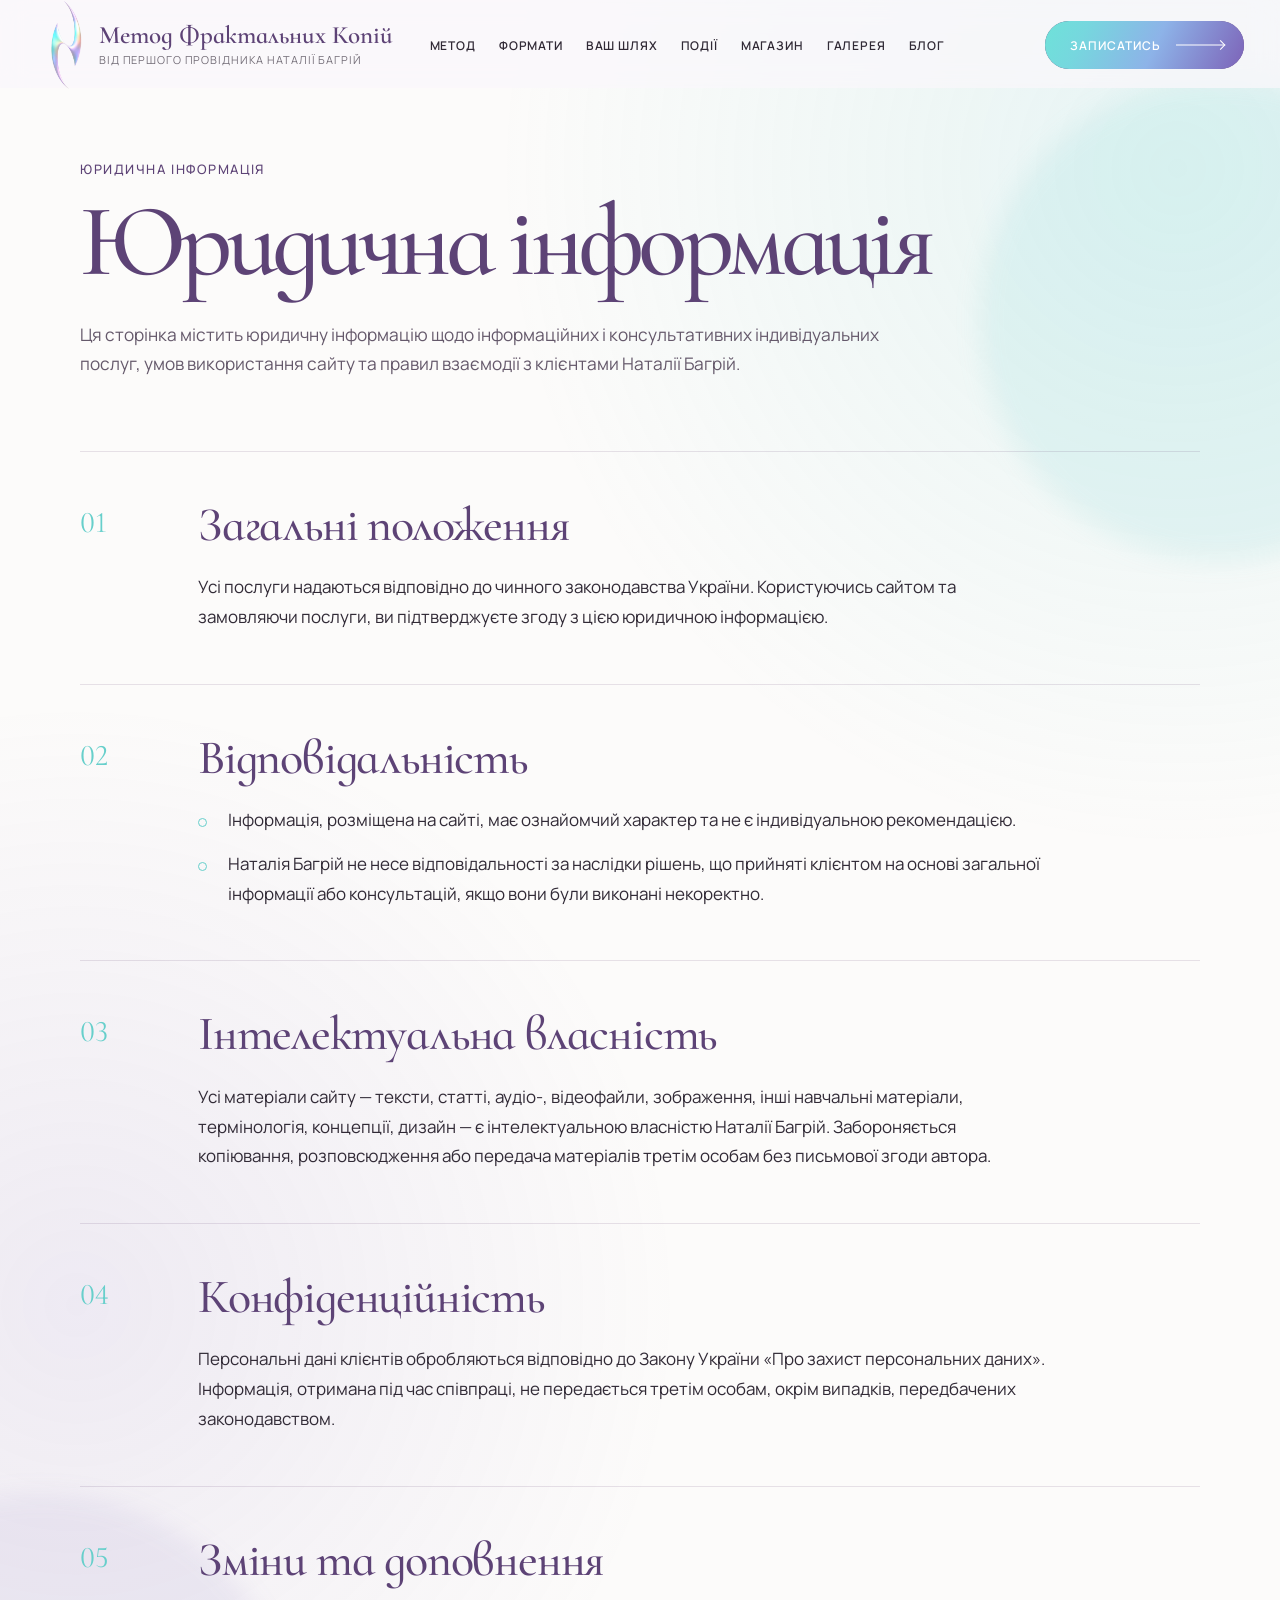
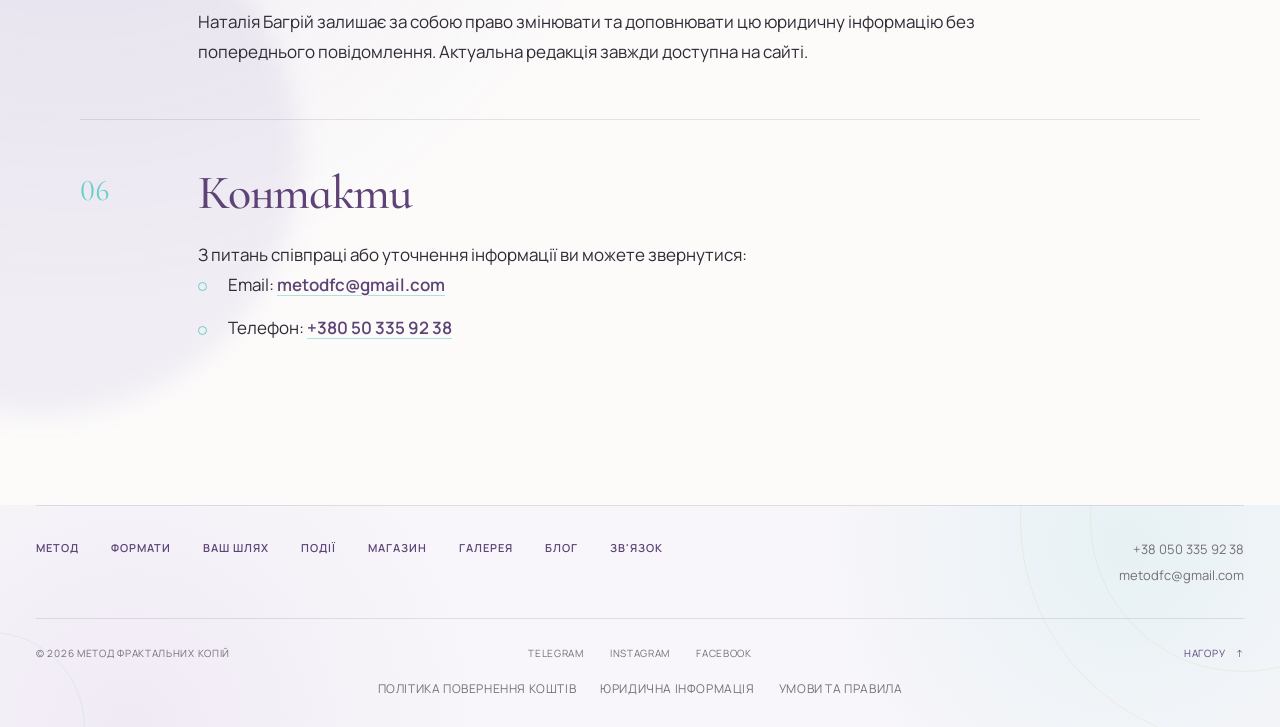
==== commit d79fe9bb: "Add files via upload" ====
--- a/legal-information.html
+++ b/legal-information.html
@@ -242,6 +242,7 @@
             <a class="nav__link" href="index.html#shop">Магазин</a>
             <a class="nav__link" href="index.html#gallery">Галерея</a>
             <a class="nav__link" href="index.html#blog">Блог</a>
+            <a class="nav__link" href="index.html#contacts">Зв'язок</a>
           </nav>
 
           <div class="site-footer__contacts">
--- a/style.css
+++ b/style.css
@@ -2029,19 +2029,12 @@
 }
 .formats__grid {
   display: grid;
-  grid-template-columns: repeat(4, minmax(0, 1fr));
-  gap: 14px;
+  grid-template-columns: repeat(2, minmax(0, 1fr));
+  gap: 24px;
   margin-top: 58px;
-}
-#shop .formats__grid {
-  grid-template-columns: repeat(3, minmax(0, 400px));
   justify-content: center;
 }
 
-#services .formats__grid {
-  grid-template-columns: repeat(2, minmax(0, 400px));
-  justify-content: center;
-}
 .format-card {
   position: relative;
   min-width: 0;
@@ -2051,12 +2044,16 @@
   background: var(--formats-card);
   box-shadow: 0 22px 60px rgba(75, 49, 90, 0.08);
   backdrop-filter: blur(12px);
+  width: 100%;
+  height: 100%;
   transition:
     transform var(--transition),
     box-shadow var(--transition),
     border-color var(--transition);
-  max-width: 400px;
-  margin: auto;
+  display: flex;
+  flex-direction: column;
+  align-items: center;
+  justify-content: space-between;
 }
 #shop .formats__grid .format-card {
   height: 100%;
@@ -2112,7 +2109,6 @@
 }
 .format-card__title {
   display: block;
-  min-height: 62px;
   color: var(--color-primary);
   font-family: var(--font-display);
   font-size: clamp(26px, 2vw, 32px);
@@ -2125,19 +2121,19 @@
 }
 .format-card__content {
   display: block;
+  position: relative;
+  width: 100%;
 }
 .format-card__content-inner {
-  padding: 24px 26px 30px;
+  padding: 25px;
 }
 .format-card__description {
-  min-height: 78px;
   margin: 0;
   color: var(--color-muted);
-  font-size: 15px;
+  font-size: 18px;
   line-height: 1.65;
 }
 .format-card__list {
-  min-height: 154px;
   margin: 24px 0 0;
   padding: 0;
   list-style: none;
@@ -2161,7 +2157,6 @@
   font-size: 11px;
 }
 .format-card__meta {
-  min-height: 65px;
   margin-top: 30px;
   color: var(--color-accent);
   font-size: 11px;
@@ -2187,6 +2182,7 @@
   min-width: 0;
   min-height: 48px;
   font-size: 10px;
+  justify-content: center;
 }
 .format-card__primary .button__arrow {
   width: 34px;
@@ -2204,6 +2200,7 @@
   font-weight: 600;
   letter-spacing: 0.08em;
   text-transform: uppercase;
+  background-color: transparent;
 }
 .format-card__link-arrow {
   position: relative;
@@ -2951,557 +2948,13 @@
 
   .journey-step__text {
     margin: 20px auto 0;
+    font-size: 18px;
   }
 
   .journey__footer {
     margin-top: 60px;
     padding-top: 38px;
     gap: 40px;
-  }
-}
-/* =========================================
-   EVENTS
-========================================= */
-
-.events {
-  position: relative;
-  overflow: hidden;
-  background:
-    radial-gradient(
-      circle at 90% 15%,
-      rgba(103, 207, 203, 0.12),
-      transparent 28%
-    ),
-    radial-gradient(
-      circle at 5% 85%,
-      rgba(216, 179, 106, 0.1),
-      transparent 26%
-    ),
-    var(--color-bg-soft);
-}
-
-.events__inner {
-  position: relative;
-  z-index: 2;
-}
-
-.events__header {
-  display: grid;
-  grid-template-columns: minmax(0, 1.2fr) minmax(280px, 0.8fr);
-  align-items: end;
-}
-
-.events__title {
-  margin-top: 18px;
-}
-
-.events__title span {
-  display: block;
-}
-
-.events__intro {
-  max-width: 560px;
-  margin: 0 0 6px auto;
-  color: var(--color-muted);
-  line-height: 1.65;
-}
-
-.events-slider {
-  position: relative;
-  margin-top: 60px;
-}
-
-.events-slider__viewport {
-  overflow: hidden;
-  border: 1px solid var(--color-line);
-  background: rgba(255, 255, 255, 0.48);
-  box-shadow: 0 30px 90px rgba(75, 49, 90, 0.08);
-}
-
-.events-slider__track {
-  display: flex;
-  transition: transform 760ms cubic-bezier(0.22, 1, 0.36, 1);
-  will-change: transform;
-}
-
-.event-slide {
-  min-width: 100%;
-  display: grid;
-  grid-template-columns: minmax(0, 1.05fr) minmax(440px, 0.95fr);
-}
-
-.event-slide__media {
-  position: relative;
-  min-height: 650px;
-  overflow: hidden;
-  background: var(--color-pearl);
-}
-
-.event-slide__image {
-  width: 100%;
-  height: 100%;
-  object-fit: cover;
-  transition: transform 1200ms cubic-bezier(0.22, 1, 0.36, 1);
-}
-
-.event-slide.is-active .event-slide__image {
-  transform: scale(1.035);
-}
-
-.event-slide__media-overlay {
-  position: absolute;
-  inset: 0;
-  background:
-    linear-gradient(
-      180deg,
-      rgba(32, 22, 38, 0.08),
-      transparent 45%,
-      rgba(32, 22, 38, 0.44)
-    ),
-    linear-gradient(90deg, transparent 65%, rgba(44, 30, 50, 0.08));
-}
-
-.event-slide__index {
-  position: absolute;
-  top: 28px;
-  left: 30px;
-  color: rgba(255, 255, 255, 0.86);
-  font-family: var(--font-display);
-  font-size: 52px;
-  line-height: 1;
-}
-
-.event-slide__media-label {
-  position: absolute;
-  left: 30px;
-  bottom: 28px;
-  padding: 10px 16px;
-  border: 1px solid rgba(255, 255, 255, 0.4);
-  border-radius: var(--radius-pill);
-  color: #fff;
-  background: rgba(39, 28, 45, 0.18);
-  backdrop-filter: blur(12px);
-  -webkit-backdrop-filter: blur(12px);
-  font-size: 11px;
-  font-weight: 600;
-  letter-spacing: 0.1em;
-  text-transform: uppercase;
-}
-
-.event-slide__content {
-  display: flex;
-  flex-direction: column;
-  justify-content: center;
-  padding: 56px;
-}
-
-.event-slide__top {
-  display: flex;
-  align-items: center;
-  justify-content: space-between;
-  gap: 24px;
-  padding-bottom: 24px;
-  border-bottom: 1px solid var(--color-line);
-}
-
-.event-slide__date {
-  margin: 0;
-  color: var(--color-primary);
-  font-size: 12px;
-  font-weight: 600;
-  letter-spacing: 0.09em;
-  text-transform: uppercase;
-}
-
-.event-slide__status {
-  display: inline-flex;
-  align-items: center;
-  gap: 8px;
-  color: var(--color-muted);
-  font-size: 11px;
-  white-space: nowrap;
-}
-
-.event-slide__status::before {
-  content: "";
-  width: 7px;
-  height: 7px;
-  border-radius: 50%;
-  background: var(--color-accent);
-  box-shadow: 0 0 0 5px rgba(103, 207, 203, 0.12);
-}
-
-.event-slide__title {
-  margin: 38px 0 0;
-  color: var(--color-primary);
-  font-family: var(--font-display);
-  font-size: clamp(42px, 4vw, 65px);
-  font-weight: 500;
-  line-height: 0.96;
-  letter-spacing: -0.035em;
-}
-
-.event-slide__description {
-  margin: 26px 0 0;
-  color: var(--color-muted);
-  line-height: 1.65;
-}
-
-.event-slide__note {
-  margin: 20px 0 0;
-  padding-left: 20px;
-  border-left: 1px solid var(--color-gold);
-  color: var(--color-muted);
-  font-size: 15px;
-  line-height: 1.65;
-}
-
-.event-slide__details {
-  display: grid;
-  grid-template-columns: repeat(2, minmax(0, 1fr));
-  margin-top: 32px;
-  padding-top: 26px;
-  border-top: 1px solid var(--color-line);
-}
-
-.event-slide__details p {
-  margin: 0;
-  color: var(--color-text);
-  font-size: 14px;
-  line-height: 1.5;
-}
-
-.event-slide__details p + p {
-  padding-left: 26px;
-  border-left: 1px solid var(--color-line);
-}
-
-.event-slide__details span {
-  display: block;
-  margin-bottom: 7px;
-  color: var(--color-muted);
-  font-size: 10px;
-  font-weight: 600;
-  letter-spacing: 0.1em;
-  text-transform: uppercase;
-}
-
-.event-slide__actions {
-  margin-top: 34px;
-}
-
-.events-slider__footer {
-  display: grid;
-  grid-template-columns: 1fr auto 1fr;
-  align-items: center;
-  margin-top: 28px;
-}
-
-.events-slider__pagination {
-  display: flex;
-  align-items: center;
-  gap: 10px;
-}
-
-.events-slider__dot {
-  position: relative;
-  width: 36px;
-  height: 12px;
-  background: transparent;
-  cursor: pointer;
-}
-
-.events-slider__dot::before {
-  content: "";
-  position: absolute;
-  top: 50%;
-  left: 0;
-  width: 100%;
-  height: 1px;
-  background: var(--color-line);
-  transform: translateY(-50%);
-  transition:
-    background-color var(--transition),
-    transform var(--transition);
-}
-
-.events-slider__dot.is-active::before {
-  background: var(--color-accent);
-  transform: translateY(-50%) scaleY(2);
-}
-
-.events-slider__counter {
-  display: flex;
-  align-items: center;
-  gap: 12px;
-  color: var(--color-primary);
-  font-family: var(--font-display);
-  font-size: 22px;
-}
-
-.events-slider__counter i {
-  display: block;
-  width: 44px;
-  height: 1px;
-  background: var(--color-line);
-}
-
-.events-slider__counter span:last-child {
-  color: var(--color-muted);
-}
-
-.events-slider__controls {
-  justify-self: end;
-  display: flex;
-  align-items: center;
-  gap: 10px;
-}
-
-.events-slider__arrow {
-  position: relative;
-  width: 54px;
-  height: 54px;
-  display: grid;
-  place-items: center;
-  border: 1px solid var(--color-line);
-  border-radius: 50%;
-  color: var(--color-primary);
-  background: rgba(255, 255, 255, 0.5);
-  cursor: pointer;
-  transition:
-    color var(--transition),
-    background-color var(--transition),
-    border-color var(--transition),
-    transform var(--transition);
-}
-
-.events-slider__arrow:hover,
-.events-slider__arrow:focus-visible {
-  color: #fff;
-  background: var(--color-primary);
-  border-color: var(--color-primary);
-  transform: translateY(-3px);
-}
-
-.events-slider__arrow span {
-  position: relative;
-  width: 22px;
-  height: 10px;
-}
-
-.events-slider__arrow span::before {
-  content: "";
-  position: absolute;
-  top: 50%;
-  width: 100%;
-  height: 1px;
-  background: currentColor;
-}
-
-.events-slider__arrow span::after {
-  content: "";
-  position: absolute;
-  top: 50%;
-  width: 7px;
-  height: 7px;
-  border-top: 1px solid currentColor;
-  border-right: 1px solid currentColor;
-}
-
-.events-slider__arrow--next span::before {
-  left: 0;
-}
-
-.events-slider__arrow--next span::after {
-  right: 0;
-  transform: translateY(-50%) rotate(45deg);
-}
-
-.events-slider__arrow--prev span::before {
-  right: 0;
-}
-
-.events-slider__arrow--prev span::after {
-  left: 0;
-  transform: translateY(-50%) rotate(-135deg);
-}
-
-.events__decor {
-  position: absolute;
-  pointer-events: none;
-  border: 1px solid rgba(216, 179, 106, 0.13);
-  border-radius: 50%;
-}
-
-.events__decor::before,
-.events__decor::after {
-  content: "";
-  position: absolute;
-  border: inherit;
-  border-radius: inherit;
-}
-
-.events__decor::before {
-  inset: 14%;
-}
-
-.events__decor::after {
-  inset: 30%;
-}
-
-.events__decor--left {
-  width: 34vw;
-  aspect-ratio: 1;
-  left: -24%;
-  top: 10%;
-}
-
-.events__decor--right {
-  width: 40vw;
-  aspect-ratio: 1;
-  right: -28%;
-  bottom: -15%;
-}
-
-/* Desktop */
-
-@media (min-width: 761px) {
-  .events {
-    padding: clamp(96px, 8vw, 145px) 0;
-  }
-}
-
-/* Tablet */
-
-@media (max-width: 1100px) {
-  .event-slide {
-    grid-template-columns: minmax(0, 0.9fr) minmax(400px, 1.1fr);
-  }
-
-  .event-slide__content {
-    padding: 42px;
-  }
-
-  .event-slide__media {
-    min-height: 620px;
-  }
-}
-
-/* Mobile */
-
-@media (max-width: 760px) {
-  .events {
-    padding: 60px 0;
-  }
-
-  .events__header {
-    display: block;
-  }
-
-  .events__intro {
-    margin: 24px 0 0;
-    font-size: 16px;
-    line-height: 1.5;
-  }
-
-  .events-slider {
-    margin-top: 42px;
-  }
-
-  .events-slider__viewport {
-    border-left: 0;
-    border-right: 0;
-    margin-inline: -15px;
-  }
-
-  .event-slide {
-    display: block;
-  }
-
-  .event-slide__media {
-    min-height: 0;
-    height: 58svh;
-    max-height: 520px;
-  }
-
-  .event-slide__index {
-    top: 20px;
-    left: 20px;
-    font-size: 40px;
-  }
-
-  .event-slide__media-label {
-    left: 20px;
-    bottom: 20px;
-  }
-
-  .event-slide__content {
-    padding: 30px 20px 34px;
-  }
-
-  .event-slide__top {
-    align-items: flex-start;
-    flex-direction: column;
-    gap: 14px;
-    padding-bottom: 20px;
-  }
-
-  .event-slide__title {
-    margin-top: 28px;
-    font-size: 42px;
-  }
-
-  .event-slide__description {
-    margin-top: 20px;
-    font-size: 16px;
-    line-height: 1.5;
-  }
-
-  .event-slide__note {
-    font-size: 13px;
-  }
-
-  .event-slide__details {
-    gap: 20px;
-  }
-
-  .event-slide__details p + p {
-    padding-left: 20px;
-  }
-
-  .event-slide__button {
-    width: 100%;
-  }
-
-  .events-slider__footer {
-    grid-template-columns: 1fr auto;
-  }
-
-  .events-slider__pagination {
-    display: none;
-  }
-
-  .events-slider__counter {
-    justify-self: start;
-  }
-
-  .events-slider__controls {
-    justify-self: end;
-  }
-
-  .events-slider__arrow {
-    width: 48px;
-    height: 48px;
-  }
-
-  .events__decor--left {
-    width: 90vw;
-    left: -70%;
-  }
-
-  .events__decor--right {
-    width: 100vw;
-    right: -75%;
   }
 }
 
@@ -5762,7 +5215,7 @@
 
 .blog__grid {
   display: grid;
-  grid-template-columns: repeat(3, minmax(0, 1fr));
+  grid-template-columns: repeat(1, minmax(0, 1fr));
   gap: 24px;
   margin-top: clamp(54px, 7vw, 92px);
 }
@@ -6496,3 +5949,621 @@
   height: 18px;
   flex-shrink: 0;
 }
+
+/* =========================================
+   ЗАПЛАНОВАНІ ПОДІЇ
+========================================= */
+
+.events {
+  position: relative;
+  overflow: hidden;
+  padding: clamp(100px, 10vw, 160px) 0;
+  background:
+    radial-gradient(
+      circle at 95% 12%,
+      rgba(103, 207, 203, 0.12),
+      transparent 27%
+    ),
+    radial-gradient(
+      circle at 4% 88%,
+      rgba(183, 145, 211, 0.12),
+      transparent 26%
+    ),
+    var(--color-bg);
+}
+
+.events__inner {
+  position: relative;
+  z-index: 2;
+}
+
+.events__header {
+  display: grid;
+  grid-template-columns: minmax(0, 1fr) minmax(320px, 560px);
+  align-items: end;
+  gap: clamp(40px, 8vw, 120px);
+}
+
+.events__title {
+  margin-top: 18px;
+}
+
+.events__title span {
+  display: block;
+}
+
+.events__intro {
+  max-width: 560px;
+  margin: 0 0 7px auto;
+  color: var(--color-muted);
+  font-size: clamp(16px, 1.25vw, 20px);
+  line-height: 1.7;
+}
+
+.events-slider {
+  position: relative;
+  margin-top: clamp(54px, 7vw, 92px);
+}
+
+.events-slider__viewport {
+  overflow: hidden;
+}
+
+.events-slider__track {
+  display: flex;
+  gap: 24px;
+  transition: transform 760ms cubic-bezier(0.22, 1, 0.36, 1);
+  will-change: transform;
+}
+
+.event-slide {
+  display: flex;
+  flex: 0 0 calc((100% - 48px) / 3);
+  flex-direction: column;
+  min-width: 0;
+  overflow: hidden;
+  border: 1px solid var(--color-line);
+  border-radius: 30px;
+  background: rgba(255, 255, 255, 0.7);
+  transition:
+    transform var(--transition),
+    box-shadow var(--transition),
+    border-color var(--transition);
+}
+
+.event-slide:hover {
+  transform: translateY(-7px);
+  border-color: rgba(103, 207, 203, 0.42);
+}
+
+.event-slide__media {
+  position: relative;
+  height: clamp(260px, 25vw, 390px);
+  flex-shrink: 0;
+  overflow: hidden;
+  background: var(--color-bg-soft);
+}
+
+.event-slide__image {
+  width: 100%;
+  height: 100%;
+  object-fit: cover;
+  transition: transform 850ms cubic-bezier(0.22, 1, 0.36, 1);
+}
+
+.event-slide__media-overlay {
+  position: absolute;
+  inset: 0;
+  background: linear-gradient(
+    180deg,
+    rgba(45, 28, 53, 0.03) 35%,
+    rgba(45, 28, 53, 0.42)
+  );
+}
+
+.event-slide__index {
+  position: absolute;
+  top: 20px;
+  left: 20px;
+  z-index: 2;
+  color: rgba(255, 255, 255, 0.9);
+  font-family: var(--font-display);
+  font-size: 44px;
+  line-height: 1;
+}
+
+.event-slide__media-label {
+  position: absolute;
+  right: 20px;
+  bottom: 20px;
+  z-index: 2;
+  padding: 9px 15px;
+  border: 1px solid rgba(255, 255, 255, 0.55);
+  border-radius: var(--radius-pill);
+  color: #fff;
+  background: rgba(53, 35, 62, 0.25);
+  backdrop-filter: blur(11px);
+  -webkit-backdrop-filter: blur(11px);
+  font-size: 10px;
+  font-weight: 600;
+  letter-spacing: 0.1em;
+  text-transform: uppercase;
+}
+
+.event-slide__content {
+  display: flex;
+  flex: 1;
+  flex-direction: column;
+  padding: 29px 28px 31px;
+}
+
+.event-slide__top {
+  display: flex;
+  align-items: flex-start;
+  justify-content: space-between;
+  gap: 15px;
+}
+
+.event-slide__date {
+  margin: 0;
+  color: var(--color-muted);
+  font-size: 10px;
+  font-weight: 600;
+  line-height: 1.5;
+  letter-spacing: 0.1em;
+  text-transform: uppercase;
+}
+
+.event-slide__status {
+  display: inline-flex;
+  align-items: center;
+  gap: 7px;
+  color: var(--color-muted);
+  font-size: 10px;
+  line-height: 1.4;
+  white-space: nowrap;
+}
+
+.event-slide__status::before {
+  content: "";
+  width: 6px;
+  height: 6px;
+  flex-shrink: 0;
+  border-radius: 50%;
+  background: var(--color-accent);
+  box-shadow: 0 0 0 4px rgba(103, 207, 203, 0.12);
+}
+
+.event-slide__title {
+  margin: 22px 0 0;
+  color: var(--color-primary);
+  font-family: var(--font-display);
+  font-size: clamp(32px, 2.7vw, 44px);
+  font-weight: 500;
+  line-height: 0.96;
+  letter-spacing: -0.04em;
+}
+
+.event-slide__description {
+  margin: 22px 0 0;
+  color: var(--color-muted);
+  font-size: 16px;
+  line-height: 1.5;
+}
+
+.event-slide__list {
+  margin: 20px 0 0;
+  padding-left: 20px;
+  color: var(--color-muted);
+  font-size: 15px;
+  line-height: 1.55;
+}
+
+.event-slide__list li + li {
+  margin-top: 6px;
+}
+
+.event-slide__details {
+  display: grid;
+  grid-template-columns: 1fr;
+  gap: 16px;
+  margin-top: 26px;
+  padding-top: 24px;
+  border-top: 1px solid var(--color-line);
+}
+
+.event-slide__details p {
+  margin: 0;
+  color: var(--color-text);
+  font-size: 14px;
+  line-height: 1.5;
+}
+
+.event-slide__details p + p {
+  padding: 0;
+  border: 0;
+}
+
+.event-slide__details span {
+  display: block;
+  margin-bottom: 6px;
+  color: var(--color-muted);
+  font-size: 10px;
+  font-weight: 600;
+  letter-spacing: 0.1em;
+  text-transform: uppercase;
+}
+
+.event-slide__actions {
+  display: flex;
+  flex-wrap: wrap;
+  align-items: center;
+  gap: 18px;
+  margin-top: auto;
+  padding-top: 28px;
+}
+
+.event-slide__button {
+  flex-grow: 1;
+}
+
+.events-slider__footer {
+  display: grid;
+  grid-template-columns: 1fr auto 1fr;
+  align-items: center;
+  margin-top: 28px;
+}
+
+.events-slider__pagination {
+  display: flex;
+  align-items: center;
+  gap: 10px;
+}
+
+.events-slider__dot {
+  position: relative;
+  width: 36px;
+  height: 12px;
+  padding: 0;
+  border: 0;
+  background: transparent;
+  cursor: pointer;
+}
+
+.events-slider__dot::before {
+  content: "";
+  position: absolute;
+  top: 50%;
+  left: 0;
+  width: 100%;
+  height: 1px;
+  background: var(--color-line);
+  transform: translateY(-50%);
+  transition:
+    background-color var(--transition),
+    transform var(--transition);
+}
+
+.events-slider__dot.is-active::before {
+  background: var(--color-accent);
+  transform: translateY(-50%) scaleY(2);
+}
+
+.events-slider__counter {
+  display: flex;
+  align-items: center;
+  gap: 12px;
+  color: var(--color-primary);
+  font-family: var(--font-display);
+  font-size: 22px;
+}
+
+.events-slider__counter i {
+  display: block;
+  width: 44px;
+  height: 1px;
+  background: var(--color-line);
+}
+
+.events-slider__counter span:last-child {
+  color: var(--color-muted);
+}
+
+.events-slider__controls {
+  justify-self: end;
+  display: flex;
+  align-items: center;
+  gap: 10px;
+}
+
+.events-slider__arrow {
+  position: relative;
+  width: 54px;
+  height: 54px;
+  display: grid;
+  place-items: center;
+  padding: 0;
+  border: 1px solid var(--color-line);
+  border-radius: 50%;
+  color: var(--color-primary);
+  background: rgba(255, 255, 255, 0.5);
+  cursor: pointer;
+  transition:
+    color var(--transition),
+    background-color var(--transition),
+    border-color var(--transition),
+    transform var(--transition);
+}
+
+.events-slider__arrow:hover,
+.events-slider__arrow:focus-visible {
+  color: #fff;
+  background: var(--color-primary);
+  border-color: var(--color-primary);
+  transform: translateY(-3px);
+}
+
+.events-slider__arrow span {
+  position: relative;
+  width: 22px;
+  height: 10px;
+}
+
+.events-slider__arrow span::before {
+  content: "";
+  position: absolute;
+  top: 50%;
+  width: 100%;
+  height: 1px;
+  background: currentColor;
+}
+
+.events-slider__arrow span::after {
+  content: "";
+  position: absolute;
+  top: 50%;
+  width: 7px;
+  height: 7px;
+  border-top: 1px solid currentColor;
+  border-right: 1px solid currentColor;
+}
+
+.events-slider__arrow--next span::before {
+  left: 0;
+}
+
+.events-slider__arrow--next span::after {
+  right: 0;
+  transform: translateY(-50%) rotate(45deg);
+}
+
+.events-slider__arrow--prev span::before {
+  right: 0;
+}
+
+.events-slider__arrow--prev span::after {
+  left: 0;
+  transform: translateY(-50%) rotate(-135deg);
+}
+
+.events__decor {
+  position: absolute;
+  pointer-events: none;
+  border: 1px solid rgba(216, 179, 106, 0.13);
+  border-radius: 50%;
+}
+
+.events__decor::before,
+.events__decor::after {
+  content: "";
+  position: absolute;
+  border: inherit;
+  border-radius: inherit;
+}
+
+.events__decor::before {
+  inset: 14%;
+}
+
+.events__decor::after {
+  inset: 30%;
+}
+
+.events__decor--left {
+  width: 34vw;
+  aspect-ratio: 1;
+  top: 10%;
+  left: -24%;
+}
+
+.events__decor--right {
+  right: -28%;
+  bottom: -15%;
+  width: 40vw;
+  aspect-ratio: 1;
+}
+
+@media (max-width: 760px) {
+  .events {
+    padding: 60px 0;
+  }
+
+  .events__header {
+    display: block;
+  }
+
+  .events__intro {
+    margin: 28px 0 0;
+    font-size: 16px;
+    line-height: 1.5;
+  }
+
+  .events-slider {
+    margin-top: 42px;
+  }
+
+  .events-slider__track {
+    gap: 0;
+  }
+
+  .event-slide {
+    flex-basis: 100%;
+    border-radius: 24px;
+  }
+
+  .event-slide__media {
+    height: 340px;
+  }
+
+  .event-slide__index {
+    font-size: 40px;
+  }
+
+  .event-slide__content {
+    padding: 25px 22px 27px;
+  }
+
+  .event-slide__top {
+    flex-direction: column;
+  }
+
+  .event-slide__status {
+    white-space: normal;
+  }
+
+  .event-slide__title {
+    font-size: 37px;
+  }
+
+  .event-slide__description {
+    font-size: 14px;
+  }
+
+  .event-slide__actions {
+    align-items: stretch;
+    flex-direction: column;
+  }
+
+  .event-slide__button {
+    width: 100%;
+  }
+
+  .events-slider__footer {
+    grid-template-columns: 1fr auto;
+  }
+
+  .events-slider__pagination {
+    display: none;
+  }
+
+  .events-slider__counter {
+    justify-self: start;
+  }
+
+  .events-slider__controls {
+    justify-self: end;
+  }
+
+  .events-slider__arrow {
+    width: 48px;
+    height: 48px;
+  }
+
+  .events__decor--left {
+    width: 90vw;
+    left: -70%;
+  }
+
+  .events__decor--right {
+    right: -75%;
+    width: 100vw;
+  }
+}
+
+.format-card__actions {
+  display: flex;
+  flex-direction: column;
+  align-items: center;
+  justify-content: center;
+}
+
+/* =========================================
+   BLOG → стиль як ABOUT (тільки десктоп)
+========================================= */
+
+@media (min-width: 761px) {
+  .blog-card {
+    display: grid;
+    grid-template-columns: 42% 58%;
+    align-items: stretch;
+    overflow: hidden;
+    border: 1px solid var(--color-line);
+    border-radius: 32px;
+    background: rgba(255, 255, 255, 0.72);
+    box-shadow: 0 24px 70px rgba(77, 49, 91, 0.08);
+  }
+
+  .blog-card__media {
+    height: 100%;
+    min-height: 520px;
+  }
+
+  .blog-card__image {
+    width: 100%;
+    height: 100%;
+    object-fit: cover;
+  }
+
+  .blog-card__content {
+    display: flex;
+    flex-direction: column;
+    justify-content: center;
+    padding: 56px;
+  }
+
+  .blog-card__title {
+    margin-bottom: 24px;
+    font-size: clamp(42px, 3vw, 64px);
+    line-height: 0.95;
+  }
+
+  .blog-card__excerpt {
+    max-width: 620px;
+    line-height: 1.7;
+  }
+
+  .blog-card__actions {
+    margin-top: auto;
+    padding-top: 32px;
+  }
+}
+
+[data-contact-modal] .review-modal__dialog {
+  width: min(calc(100% - 40px), 850px);
+  max-height: calc(100svh - 40px);
+  overflow-y: auto;
+  padding: 0;
+}
+
+[data-contact-modal] .contact-form-card {
+  width: 100%;
+  border: 0;
+  box-shadow: none;
+}
+
+[data-contact-modal-topic]:empty {
+  display: none;
+}
+
+[data-contact-modal-topic] {
+  margin: 12px 0 0;
+  color: var(--color-muted);
+  line-height: 1.5;
+}
+
+@media (max-width: 760px) {
+  [data-contact-modal] .review-modal__dialog {
+    width: calc(100% - 20px);
+    max-height: calc(100svh - 20px);
+  }
+}
